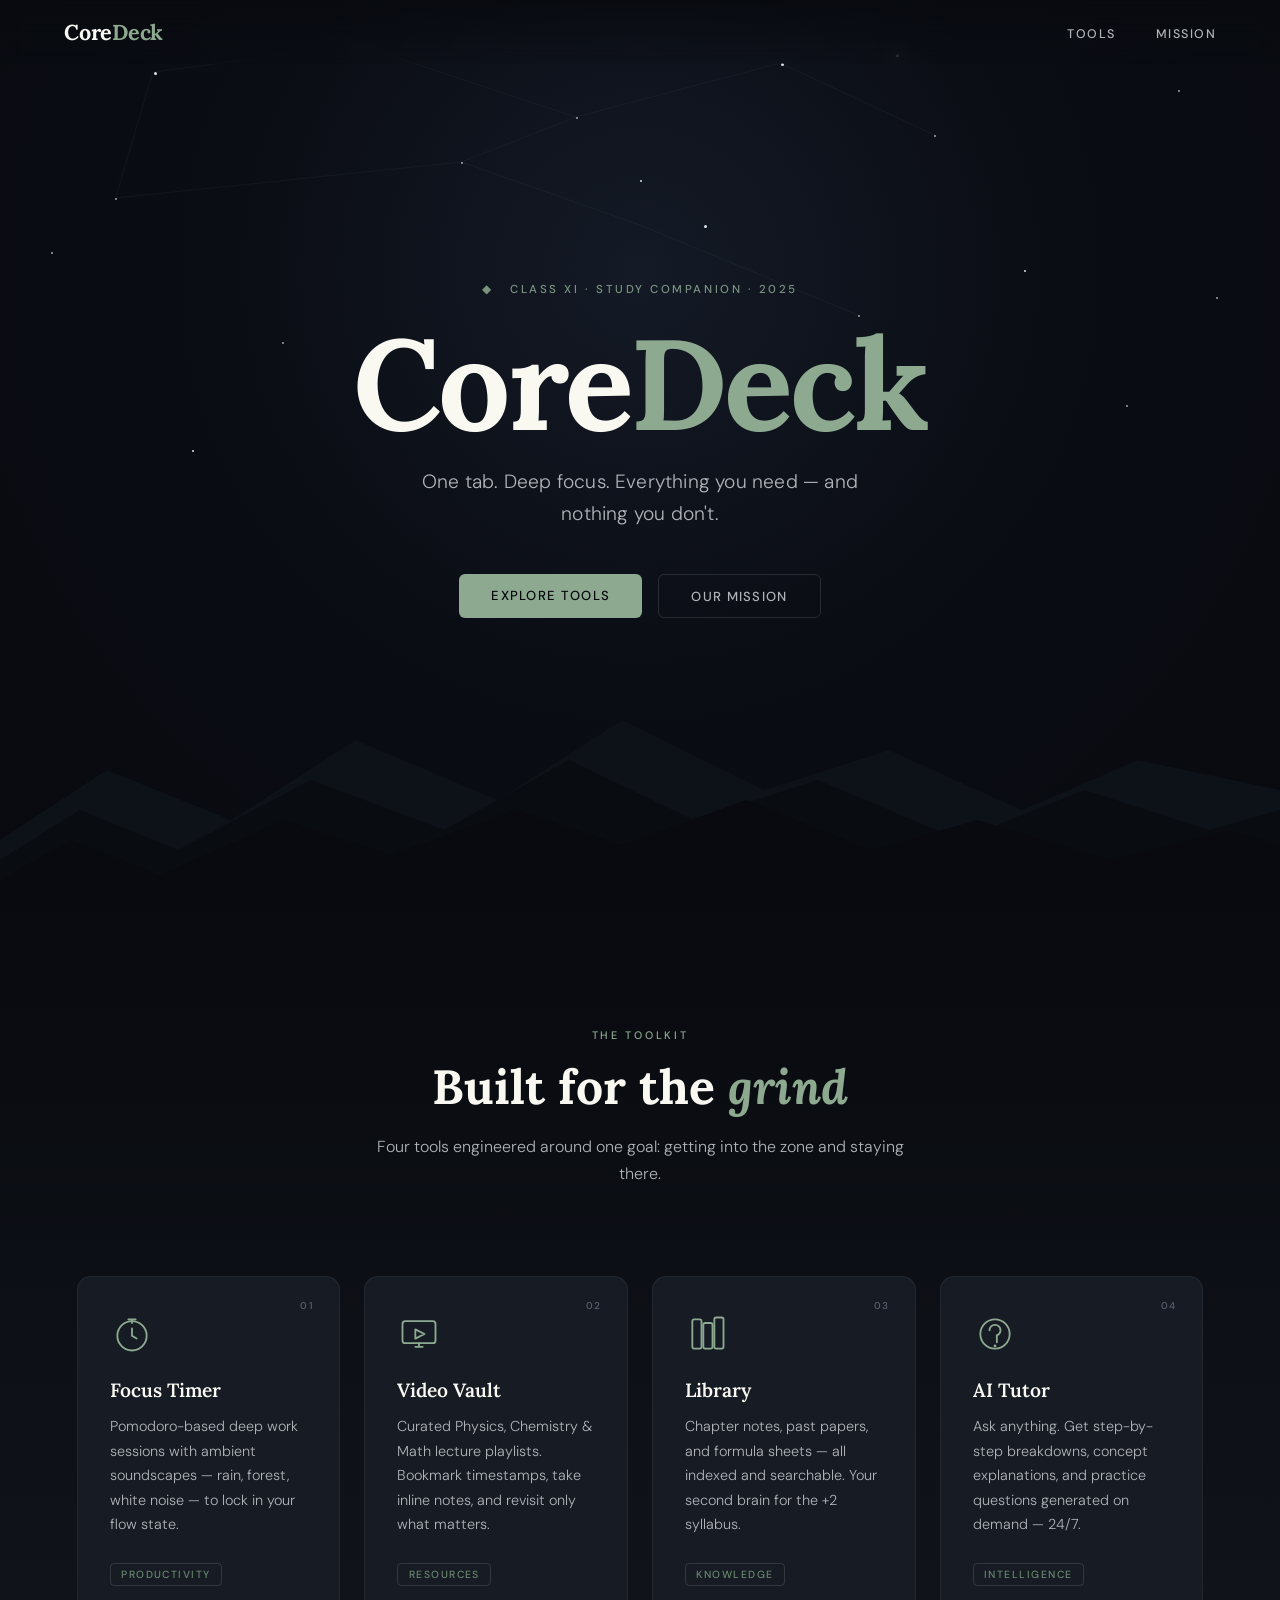
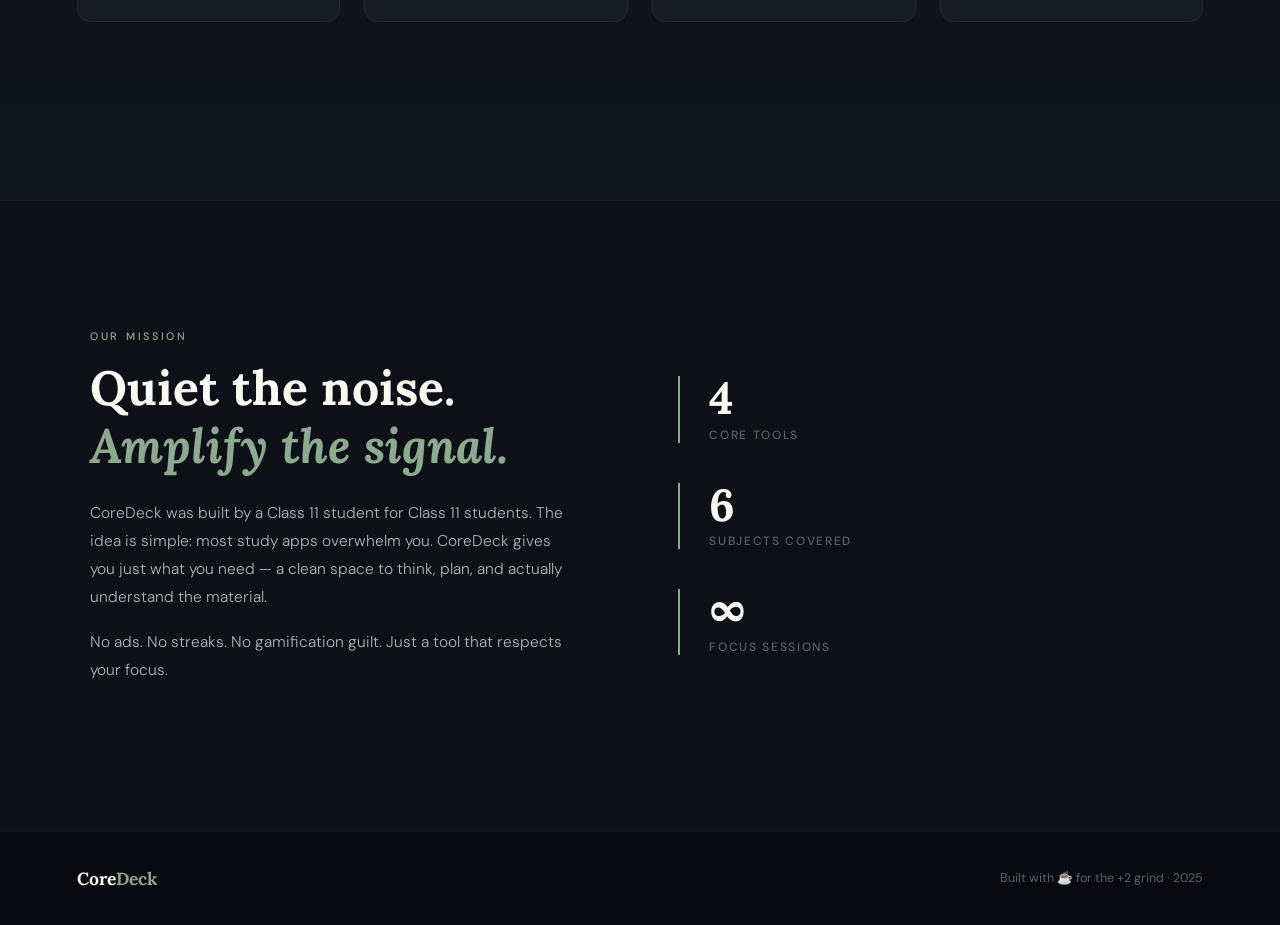
==== index.html @ 28e9825a "Update index.html" ====
<!DOCTYPE html>
<html lang="en">
<head>
  <meta charset="UTF-8" />
  <meta name="viewport" content="width=device-width, initial-scale=1.0" />
  <title>CoreDeck — Late Night Study</title>
  <link rel="preconnect" href="https://fonts.googleapis.com" />
  <link rel="preconnect" href="https://fonts.gstatic.com" crossorigin />
  <link href="https://fonts.googleapis.com/css2?family=Lora:wght@400;600;700&family=DM+Sans:wght@300;400;500&display=swap" rel="stylesheet" />
  <link rel="stylesheet" href="style.css" />
</head>
<body>

  <!-- =============================================
       NAVIGATION
  ============================================= -->
  <nav class="navbar">
    <div class="nav-logo">Core<span>Deck</span></div>
    <ul class="nav-links">
      <li><a href="#toolkit-section">Tools</a></li>
      <li><a href="#mission">Mission</a></li>
    </ul>
  </nav>

  <!-- =============================================
       HERO SECTION (full-screen, 100vh)
       Contains: Star Constellation + Mountain Silhouette + Text
  ============================================= -->
  <section class="hero" id="home">

    <!--
      STAR CONSTELLATION
      ─────────────────────────────────────────────
      Each .star is a tiny CSS-generated dot (border-radius: 50%).
      The 'pulse-glow' animation uses box-shadow to create a soft,
      expanding luminous ring and opacity to gently fade in/out.
      animation-delay is varied per star so they don't pulse in sync,
      giving the sky a natural, alive feeling.
      ─────────────────────────────────────────────
    -->
    <div class="stars-container" aria-hidden="true">
      <!-- Scattered stars — positions set via inline style -->
      <span class="star s1"  style="top:8%;  left:12%"></span>
      <span class="star s2"  style="top:5%;  left:28%"></span>
      <span class="star s3"  style="top:13%; left:45%"></span>
      <span class="star s4"  style="top:7%;  left:61%"></span>
      <span class="star s5"  style="top:15%; left:73%"></span>
      <span class="star s6"  style="top:4%;  left:84%"></span>
      <span class="star s7"  style="top:22%; left:9%"></span>
      <span class="star s8"  style="top:18%; left:36%"></span>
      <span class="star s9"  style="top:25%; left:55%"></span>
      <span class="star s10" style="top:10%; left:92%"></span>
      <span class="star s11" style="top:30%; left:80%"></span>
      <span class="star s12" style="top:38%; left:22%"></span>
      <span class="star s13" style="top:35%; left:67%"></span>
      <span class="star s14" style="top:42%; left:48%"></span>
      <span class="star s15" style="top:20%; left:50%"></span>
      <span class="star s16" style="top:28%; left:4%"></span>
      <span class="star s17" style="top:45%; left:88%"></span>
      <span class="star s18" style="top:6%;  left:70%"></span>
      <span class="star s19" style="top:33%; left:95%"></span>
      <span class="star s20" style="top:50%; left:15%"></span>

      <!-- Constellation connector lines (SVG overlay) -->
      <svg class="constellation-lines" viewBox="0 0 1440 900" preserveAspectRatio="none" aria-hidden="true">
        <line x1="173"  y1="72"  x2="403"  y2="45"  />
        <line x1="403"  y1="45"  x2="648"  y2="117" />
        <line x1="648"  y1="117" x2="878"  y2="63"  />
        <line x1="878"  y1="63"  x2="1051" y2="135" />
        <line x1="130"  y1="198" x2="519"  y2="162" />
        <line x1="519"  y1="162" x2="720"  y2="225" />
        <line x1="720"  y1="225" x2="965"  y2="315" />
        <line x1="172"  y1="72"  x2="130"  y2="198" />
        <line x1="648"  y1="117" x2="519"  y2="162" />
      </svg>
    </div>

    <!-- Hero text block -->
    <div class="hero-content">
      <p class="hero-eyebrow">&#9670; &nbsp; Class XI · Study Companion · 2025</p>
      <h1 class="hero-title">Core<span>Deck</span></h1>
      <p class="hero-tagline">One tab. Deep focus. Everything you need — and nothing you don't.</p>

      <div class="hero-cta-group">
        <a href="#toolkit-section" class="btn btn-primary">Explore Tools</a>
        <a href="#mission"  class="btn btn-ghost">Our Mission</a>
      </div>
    </div>

    <!-- Scroll indicator -->
    <div class="scroll-hint" aria-label="Scroll down">
      <span class="scroll-label">SCROLL</span>
      <div class="scroll-arrow"></div>
    </div>

    <!--
      MOUNTAIN SILHOUETTE
      ─────────────────────────────────────────────
      Three layered SVG mountain ranges sit at the bottom of the hero.
      Each layer is a different shade of near-black to create depth.
      They overlap so the darkest (foreground) covers the others.
      ─────────────────────────────────────────────
    -->
    <div class="mountains" aria-hidden="true">
      <!-- Back range -->
      <svg class="mountain-layer mountain-back" viewBox="0 0 1440 220" preserveAspectRatio="none">
        <path d="M0,220 L0,160 L120,90 L260,140 L400,60 L560,120 L700,40 L860,110 L1000,70 L1150,130 L1280,80 L1440,110 L1440,220 Z"/>
      </svg>
      <!-- Mid range -->
      <svg class="mountain-layer mountain-mid" viewBox="0 0 1440 220" preserveAspectRatio="none">
        <path d="M0,220 L0,180 L90,130 L200,170 L350,100 L500,150 L640,80 L780,140 L920,100 L1080,160 L1220,110 L1360,150 L1440,130 L1440,220 Z"/>
      </svg>
      <!-- Front range -->
      <svg class="mountain-layer mountain-front" viewBox="0 0 1440 220" preserveAspectRatio="none">
        <path d="M0,220 L0,200 L80,160 L180,195 L320,140 L440,175 L580,130 L700,165 L840,120 L980,170 L1100,140 L1250,180 L1380,150 L1440,165 L1440,220 Z"/>
      </svg>
    </div>
  </section>

  <!-- =============================================
       FEATURES GALLERY SECTION
       ─────────────────────────────────────────────
       SMOOTH SCROLL LOGIC
       The navbar links use href="#toolkit-section" (anchor).
       CSS sets html { scroll-behavior: smooth } so the browser
       animates the scroll position natively — no JS needed.
       The hero's 100vh height ensures the gallery section begins
       just below the fold, making the scroll feel like a cinematic
       reveal rather than an abrupt jump.
       ─────────────────────────────────────────────
  ============================================= -->
  <section class="features" id="toolkit-section">
    <div class="section-header">
      <span class="section-label">THE TOOLKIT</span>
      <h2 class="section-title">Built for the <em>grind</em></h2>
      <p class="section-sub">Four tools engineered around one goal: getting into the zone and staying there.</p>
    </div>

    <div class="cards-grid">

      <!-- Card 1: Focus Timer -->
      <a href="timer.html" class="card-link">
        <article class="feature-card" data-index="01">
          <div class="card-icon">
            <svg viewBox="0 0 48 48" fill="none" xmlns="http://www.w3.org/2000/svg">
              <circle cx="24" cy="26" r="16" stroke="currentColor" stroke-width="2"/>
              <path d="M24 18v8l5 3" stroke="currentColor" stroke-width="2" stroke-linecap="round"/>
              <path d="M20 8h8M24 8v4" stroke="currentColor" stroke-width="2" stroke-linecap="round"/>
            </svg>
          </div>
          <h3 class="card-title">Focus Timer</h3>
          <p class="card-desc">Pomodoro-based deep work sessions with ambient soundscapes — rain, forest, white noise — to lock in your flow state.</p>
          <span class="card-tag">Productivity</span>
        </article>
      </a>

      <!-- Card 2: Video Vault -->
      <a href="videos.html" class="card-link">
        <article class="feature-card" data-index="02">
          <div class="card-icon">
            <svg viewBox="0 0 48 48" fill="none" xmlns="http://www.w3.org/2000/svg">
              <rect x="6" y="10" width="36" height="24" rx="3" stroke="currentColor" stroke-width="2"/>
              <path d="M20 38h8M24 34v4" stroke="currentColor" stroke-width="2" stroke-linecap="round"/>
              <path d="M20 19l10 5-10 5V19z" stroke="currentColor" stroke-width="2" stroke-linejoin="round"/>
            </svg>
          </div>
          <h3 class="card-title">Video Vault</h3>
          <p class="card-desc">Curated Physics, Chemistry & Math lecture playlists. Bookmark timestamps, take inline notes, and revisit only what matters.</p>
          <span class="card-tag">Resources</span>
        </article>
      </a>

      <!-- Card 3: Library -->
      <a href="library.html" class="card-link">
        <article class="feature-card" data-index="03">
          <div class="card-icon">
            <svg viewBox="0 0 48 48" fill="none" xmlns="http://www.w3.org/2000/svg">
              <rect x="8" y="8" width="10" height="32" rx="2" stroke="currentColor" stroke-width="2"/>
              <rect x="20" y="12" width="10" height="28" rx="2" stroke="currentColor" stroke-width="2"/>
              <rect x="32" y="6" width="10" height="34" rx="2" stroke="currentColor" stroke-width="2"/>
            </svg>
          </div>
          <h3 class="card-title">Library</h3>
          <p class="card-desc">Chapter notes, past papers, and formula sheets — all indexed and searchable. Your second brain for the +2 syllabus.</p>
          <span class="card-tag">Knowledge</span>
        </article>
      </a>

      <!-- Card 4: AI Tutor -->
      <a href="tutor.html" class="card-link">
        <article class="feature-card" data-index="04">
          <div class="card-icon">
            <svg viewBox="0 0 48 48" fill="none" xmlns="http://www.w3.org/2000/svg">
              <path d="M24 8a16 16 0 110 32A16 16 0 0124 8z" stroke="currentColor" stroke-width="2"/>
              <path d="M18 20c0-3.31 2.69-6 6-6s6 2.69 6 6c0 2.5-1.5 4.5-4 5.5V33" stroke="currentColor" stroke-width="2" stroke-linecap="round"/>
              <circle cx="24" cy="37" r="1.5" fill="currentColor"/>
            </svg>
          </div>
          <h3 class="card-title">AI Tutor</h3>
          <p class="card-desc">Ask anything. Get step-by-step breakdowns, concept explanations, and practice questions generated on demand — 24/7.</p>
          <span class="card-tag">Intelligence</span>
        </article>
      </a>

    </div>
  </section>

  <!-- =============================================
       MISSION SECTION (anchor: #mission)
  ============================================= -->
  <section class="mission" id="mission">
    <div class="mission-inner">
      <div class="mission-text">
        <span class="section-label">OUR MISSION</span>
        <h2 class="section-title">Quiet the noise.<br/><em>Amplify the signal.</em></h2>
        <p>CoreDeck was built by a Class 11 student for Class 11 students. The idea is simple: most study apps overwhelm you. CoreDeck gives you just what you need — a clean space to think, plan, and actually understand the material.</p>
        <p>No ads. No streaks. No gamification guilt. Just a tool that respects your focus.</p>
      </div>
      <div class="mission-stats">
        <div class="stat">
          <span class="stat-num">4</span>
          <span class="stat-label">Core Tools</span>
        </div>
        <div class="stat">
          <span class="stat-num">6</span>
          <span class="stat-label">Subjects Covered</span>
        </div>
        <div class="stat">
          <span class="stat-num">∞</span>
          <span class="stat-label">Focus Sessions</span>
        </div>
      </div>
    </div>
  </section>

  <!-- =============================================
       FOOTER
  ============================================= -->
  <footer class="footer">
    <span class="footer-logo">Core<span>Deck</span></span>
    <span class="footer-copy">Built with ☕ for the +2 grind · 2025 </span>
  </footer>

</body>
</html>
---- style.css ----
/* =================================================
   COREDECK — style.css
   Late Night Study · Midnight Slate Theme
   ================================================= */

/* ─────────────────────────────────────────────────
   CSS CUSTOM PROPERTIES (Design Tokens)
   ───────────────────────────────────────────────── */
:root {
  /* Background */
  --bg-deep:      #080a0f;
  --bg-mid:       #0d1017;
  --bg-surface:   #12161d;
  --bg-card:      #161b24;
  --bg-card-hover:#1c2330;

  /* Text */
  --text-primary:   #F9F9F2;   /* Soft Ivory */
  --text-secondary: #b0b4b9;
  --text-muted:     #5a6070;

  /* Accent */
  --accent:         #8DAA91;   /* Muted Sage Green */
  --accent-dim:     #6a876e;
  --accent-glow:    rgba(141, 170, 145, 0.18);

  /* Stars */
  --star-color:     #d8e4f0;
  --star-glow:      rgba(210, 228, 245, 0.55);
  --line-color:     rgba(141, 170, 145, 0.12);

  /* Mountains */
  --mtn-back:       #0c0f14;
  --mtn-mid:        #090c11;
  --mtn-front:      #06080c;

  /* Layout */
  --nav-h:          64px;
  --radius:         14px;
  --transition:     0.3s cubic-bezier(0.4, 0, 0.2, 1);
}

/* ─────────────────────────────────────────────────
   RESET + BASE
   ───────────────────────────────────────────────── */
*, *::before, *::after { box-sizing: border-box; margin: 0; padding: 0; }

/*
  SMOOTH SCROLL LOGIC
  ──────────────────────────────────────────────────────
  Setting scroll-behavior: smooth on <html> makes ALL anchor
  navigation (#features, #mission, etc.) animate smoothly in the
  browser's native scroll engine — zero JavaScript required.
  The hero section is exactly 100vh tall, so scrolling to #features
  feels like a page-turn cinematic reveal rather than a sudden jump.
  ──────────────────────────────────────────────────────
*/
html {
  scroll-behavior: smooth;
  font-size: 16px;
}

body {
  font-family: 'DM Sans', sans-serif;
  background-color: var(--bg-deep);
  color: var(--text-primary);
  -webkit-font-smoothing: antialiased;
  overflow-x: hidden;
}

a { text-decoration: none; color: inherit; }
ul { list-style: none; }
em { font-style: italic; color: var(--accent); }

/* ─────────────────────────────────────────────────
   NAVIGATION
   ───────────────────────────────────────────────── */
.navbar {
  position: fixed;
  top: 0; left: 0; right: 0;
  height: var(--nav-h);
  display: flex;
  align-items: center;
  justify-content: space-between;
  padding: 0 clamp(24px, 5vw, 72px);
  z-index: 100;
  background: linear-gradient(to bottom, rgba(8,10,15,0.85) 0%, transparent 100%);
  backdrop-filter: blur(8px);
  -webkit-backdrop-filter: blur(8px);
}

.nav-logo {
  font-family: 'Lora', serif;
  font-size: 1.35rem;
  font-weight: 700;
  letter-spacing: -0.01em;
  color: var(--text-primary);
}
.nav-logo span { color: var(--accent); }

.nav-links {
  display: flex;
  gap: 2.5rem;
}
.nav-links a {
  font-size: 0.78rem;
  font-weight: 500;
  letter-spacing: 0.12em;
  text-transform: uppercase;
  color: var(--text-secondary);
  transition: color var(--transition);
}
.nav-links a:hover { color: var(--text-primary); }

/* ─────────────────────────────────────────────────
   HERO SECTION
   ───────────────────────────────────────────────── */
.hero {
  position: relative;
  width: 100%;
  height: 100vh;
  min-height: 600px;
  display: flex;
  align-items: center;
  justify-content: center;
  overflow: hidden;

  /* Midnight Slate gradient */
  background: radial-gradient(ellipse at 50% 30%, #141a26 0%, #0a0d14 45%, var(--bg-deep) 100%);
}

/* ─────────────────────────────────────────────────
   STAR CONSTELLATION
   ──────────────────────────────────────────────────
   Each .star is a 2–4px circle created with border-radius: 50%.

   ANIMATION: 'pulse-glow'
   ─────────────────────────────────────────────────
   At 0%/100% (resting state):
     - opacity is low (0.45) — star is barely visible
     - box-shadow is a tight, dim halo
   At 50% (peak state):
     - opacity rises to 1 — star is fully bright
     - box-shadow expands into a soft wider glow ring
       using a stacked multi-shadow: one tight bright core
       and one wide dim halo.

   This mimics how real stars appear to pulse due to
   atmospheric refraction — a slow, organic breathing.
   Each star gets a different animation-delay so they
   pulse out of phase, preventing a "Christmas lights"
   synchronized flash effect.
   ─────────────────────────────────────────────────
*/

/* The star constellation keyframe */
@keyframes pulse-glow {
  0%, 100% {
    opacity: 0.40;
    box-shadow:
      0 0 2px 1px var(--star-glow),
      0 0 4px 2px rgba(210, 228, 245, 0.12);
  }
  50% {
    opacity: 1;
    box-shadow:
      0 0 3px 1px #e8f0fb,
      0 0 10px 4px var(--star-glow),
      0 0 22px 8px rgba(210, 228, 245, 0.07);
  }
}

.stars-container {
  position: absolute;
  inset: 0;
  pointer-events: none;
  z-index: 1;
}

.star {
  position: absolute;
  border-radius: 50%;
  background-color: var(--star-color);
  /* Apply the pulse-glow animation — each star varies via nth-child delays below */
  animation: pulse-glow 4s ease-in-out infinite;
}

/* Star sizes — three tiers of visual weight */
.s1,  .s4,  .s9,  .s14, .s18 { width: 3px; height: 3px; }
.s2,  .s6,  .s11, .s15, .s20 { width: 2px; height: 2px; }
.s3,  .s5,  .s7,  .s8,  .s10,
.s12, .s13, .s16, .s17, .s19 { width: 2px; height: 2px; opacity: 0.7; }

/* Staggered delays — each star breathes at its own rhythm */
.s1  { animation-delay: 0s;    animation-duration: 4.2s; }
.s2  { animation-delay: 0.6s;  animation-duration: 5.1s; }
.s3  { animation-delay: 1.1s;  animation-duration: 3.8s; }
.s4  { animation-delay: 0.3s;  animation-duration: 6.0s; }
.s5  { animation-delay: 1.8s;  animation-duration: 4.5s; }
.s6  { animation-delay: 2.4s;  animation-duration: 5.3s; }
.s7  { animation-delay: 0.9s;  animation-duration: 4.0s; }
.s8  { animation-delay: 3.0s;  animation-duration: 5.7s; }
.s9  { animation-delay: 1.5s;  animation-duration: 3.5s; }
.s10 { animation-delay: 0.2s;  animation-duration: 6.2s; }
.s11 { animation-delay: 2.1s;  animation-duration: 4.8s; }
.s12 { animation-delay: 3.6s;  animation-duration: 5.0s; }
.s13 { animation-delay: 1.3s;  animation-duration: 4.3s; }
.s14 { animation-delay: 2.7s;  animation-duration: 3.9s; }
.s15 { animation-delay: 0.7s;  animation-duration: 5.5s; }
.s16 { animation-delay: 4.0s;  animation-duration: 4.1s; }
.s17 { animation-delay: 1.9s;  animation-duration: 6.4s; }
.s18 { animation-delay: 3.3s;  animation-duration: 4.7s; }
.s19 { animation-delay: 0.5s;  animation-duration: 5.8s; }
.s20 { animation-delay: 2.9s;  animation-duration: 3.6s; }

/* Constellation connector lines */
.constellation-lines {
  position: absolute;
  inset: 0;
  width: 100%;
  height: 100%;
}
.constellation-lines line {
  stroke: var(--line-color);
  stroke-width: 0.6;
}

/* ─────────────────────────────────────────────────
   HERO CONTENT
   ───────────────────────────────────────────────── */
.hero-content {
  position: relative;
  z-index: 2;
  text-align: center;
  padding: 0 24px;
  animation: hero-enter 1.2s cubic-bezier(0.22, 1, 0.36, 1) both;
}

@keyframes hero-enter {
  from { opacity: 0; transform: translateY(28px); }
  to   { opacity: 1; transform: translateY(0); }
}

.hero-eyebrow {
  font-size: 0.72rem;
  font-weight: 500;
  letter-spacing: 0.22em;
  text-transform: uppercase;
  color: var(--accent);
  margin-bottom: 1.4rem;
  opacity: 0.85;
}

.hero-title {
  font-family: 'Lora', serif;
  font-size: clamp(3.8rem, 10vw, 8rem);
  font-weight: 700;
  line-height: 1.0;
  letter-spacing: -0.02em;
  color: var(--text-primary);
  margin-bottom: 1.2rem;
}
.hero-title span {
  color: var(--accent);
}

.hero-tagline {
  font-size: clamp(1rem, 2.2vw, 1.2rem);
  font-weight: 300;
  color: var(--text-secondary);
  max-width: 480px;
  margin: 0 auto 2.8rem;
  line-height: 1.65;
  letter-spacing: 0.01em;
}

.hero-cta-group {
  display: flex;
  gap: 1rem;
  justify-content: center;
  flex-wrap: wrap;
}

/* ─────────────────────────────────────────────────
   BUTTONS
   ───────────────────────────────────────────────── */
.btn {
  display: inline-block;
  padding: 0.78rem 2rem;
  font-family: 'DM Sans', sans-serif;
  font-size: 0.82rem;
  font-weight: 500;
  letter-spacing: 0.1em;
  text-transform: uppercase;
  border-radius: 6px;
  transition: all var(--transition);
  cursor: pointer;
}

.btn-primary {
  background-color: var(--accent);
  color: #06080c;
}
.btn-primary:hover {
  background-color: #a3c0a7;
  box-shadow: 0 0 22px var(--accent-glow);
  transform: translateY(-1px);
}

.btn-ghost {
  background: transparent;
  color: var(--text-secondary);
  border: 1px solid rgba(255,255,255,0.12);
}
.btn-ghost:hover {
  border-color: var(--accent);
  color: var(--accent);
  transform: translateY(-1px);
}

/* ─────────────────────────────────────────────────
   SCROLL HINT
   ───────────────────────────────────────────────── */
.scroll-hint {
  position: absolute;
  bottom: 100px;
  left: 50%;
  transform: translateX(-50%);
  display: flex;
  flex-direction: column;
  align-items: center;
  gap: 8px;
  z-index: 2;
  animation: fade-bob 2.5s ease-in-out infinite;
}
.scroll-label {
  font-size: 0.62rem;
  letter-spacing: 0.22em;
  color: var(--text-muted);
}
/* Arrow made purely from CSS borders */
.scroll-arrow {
  width: 14px;
  height: 14px;
  border-right: 1.5px solid var(--text-muted);
  border-bottom: 1.5px solid var(--text-muted);
  transform: rotate(45deg);
}
@keyframes fade-bob {
  0%, 100% { opacity: 0.4; transform: translateX(-50%) translateY(0); }
  50%       { opacity: 0.9; transform: translateX(-50%) translateY(5px); }
}

/* ─────────────────────────────────────────────────
   MOUNTAIN SILHOUETTE
   ──────────────────────────────────────────────────
   Three SVG layers stacked at the base of the hero.
   Each has a different shade of very dark blue-black
   and a slightly different height, producing a sense
   of atmospheric distance (the back range is lighter).
   ───────────────────────────────────────────────── */
.mountains {
  position: absolute;
  bottom: 0;
  left: 0;
  right: 0;
  height: 220px;
  z-index: 2;
  pointer-events: none;
}
.mountain-layer {
  position: absolute;
  bottom: 0;
  left: 0;
  width: 100%;
  height: 100%;
}
.mountain-back  { fill: #0d1118; }
.mountain-mid   { fill: #090c11; }
.mountain-front { fill: var(--bg-deep); }

/* ─────────────────────────────────────────────────
   FEATURES SECTION
   ───────────────────────────────────────────────── */
.features {
  background: linear-gradient(to bottom, var(--bg-deep) 0%, var(--bg-surface) 100%);
  padding: clamp(80px, 10vw, 140px) clamp(24px, 6vw, 80px);
  min-height: 100vh;
}

.section-header {
  text-align: center;
  max-width: 560px;
  margin: 0 auto clamp(56px, 7vw, 88px);
}
.section-label {
  display: block;
  font-size: 0.68rem;
  font-weight: 500;
  letter-spacing: 0.25em;
  text-transform: uppercase;
  color: var(--accent);
  margin-bottom: 1rem;
}
.section-title {
  font-family: 'Lora', serif;
  font-size: clamp(2rem, 4.5vw, 3rem);
  font-weight: 700;
  line-height: 1.2;
  color: var(--text-primary);
  margin-bottom: 1.1rem;
}
.section-sub {
  font-size: 1rem;
  font-weight: 300;
  color: var(--text-secondary);
  line-height: 1.7;
}

/* ─────────────────────────────────────────────────
   CARD LINK WRAPPER
   ──────────────────────────────────────────────────
   The <a class="card-link"> wraps the entire <article>.
   display: block  → makes the link fill the full card
                     area, so clicking anywhere on the
                     card (not just the text) navigates.
   text-decoration + color inherit → suppress browser
                     defaults that would add underlines
                     or turn text blue inside the link.
   cursor: pointer → shows the hand cursor on hover so
                     users know the card is clickable.
   ───────────────────────────────────────────────── */
.card-link {
  display: block;
  text-decoration: none;
  color: inherit;
  cursor: pointer;
  border-radius: var(--radius); /* match card so focus ring looks right */
}

/* Forward focus styles from the link down to the card */
.card-link:focus-visible .feature-card {
  outline: 2px solid var(--accent);
  outline-offset: 2px;
}

/* Cards grid */
.cards-grid {
  display: grid;
  grid-template-columns: repeat(auto-fit, minmax(260px, 1fr));
  gap: 1.5rem;
  max-width: 1200px;
  margin: 0 auto;
}

.feature-card {
  background: var(--bg-card);
  border: 1px solid rgba(255,255,255,0.055);
  border-radius: var(--radius);
  padding: 2.2rem 2rem;
  position: relative;
  overflow: hidden;
  transition: background var(--transition), border-color var(--transition), transform var(--transition);
}
.feature-card::before {
  /* Subtle top-edge glow line */
  content: '';
  position: absolute;
  top: 0; left: 10%; right: 10%;
  height: 1px;
  background: linear-gradient(to right, transparent, var(--accent-dim), transparent);
  opacity: 0;
  transition: opacity var(--transition);
}
.feature-card:hover {
  background: var(--bg-card-hover);
  border-color: rgba(141, 170, 145, 0.18);
  transform: translateY(-4px);
}
.feature-card:hover::before { opacity: 1; }

/* Data index (card number) */
.feature-card::after {
  content: attr(data-index);
  position: absolute;
  top: 1.4rem; right: 1.6rem;
  font-size: 0.62rem;
  font-weight: 500;
  letter-spacing: 0.12em;
  color: var(--text-muted);
}

.card-icon {
  width: 44px;
  height: 44px;
  color: var(--accent);
  margin-bottom: 1.4rem;
}
.card-icon svg { width: 100%; height: 100%; }

.card-title {
  font-family: 'Lora', serif;
  font-size: 1.2rem;
  font-weight: 600;
  color: var(--text-primary);
  margin-bottom: 0.75rem;
}

.card-desc {
  font-size: 0.9rem;
  font-weight: 300;
  color: var(--text-secondary);
  line-height: 1.7;
  margin-bottom: 1.6rem;
}

.card-tag {
  display: inline-block;
  font-size: 0.65rem;
  font-weight: 500;
  letter-spacing: 0.14em;
  text-transform: uppercase;
  color: var(--accent-dim);
  border: 1px solid rgba(141, 170, 145, 0.22);
  border-radius: 4px;
  padding: 0.25rem 0.65rem;
}

/* ─────────────────────────────────────────────────
   MISSION SECTION
   ───────────────────────────────────────────────── */
.mission {
  background: var(--bg-mid);
  padding: clamp(80px, 10vw, 140px) clamp(24px, 6vw, 80px);
  border-top: 1px solid rgba(255,255,255,0.04);
}

.mission-inner {
  max-width: 1100px;
  margin: 0 auto;
  display: grid;
  grid-template-columns: 1fr 1fr;
  gap: clamp(48px, 6vw, 96px);
  align-items: center;
}

.mission-text .section-label { text-align: left; }
.mission-text .section-title { text-align: left; margin-bottom: 1.6rem; }
.mission-text p {
  font-size: 0.97rem;
  font-weight: 300;
  color: var(--text-secondary);
  line-height: 1.8;
  margin-bottom: 1.1rem;
  max-width: 480px;
}

.mission-stats {
  display: flex;
  flex-direction: column;
  gap: 2.5rem;
}

.stat {
  display: flex;
  flex-direction: column;
  gap: 0.35rem;
  padding-left: 1.8rem;
  border-left: 2px solid var(--accent);
}

.stat-num {
  font-family: 'Lora', serif;
  font-size: 2.8rem;
  font-weight: 700;
  color: var(--text-primary);
  line-height: 1;
}
.stat-label {
  font-size: 0.75rem;
  font-weight: 500;
  letter-spacing: 0.14em;
  text-transform: uppercase;
  color: var(--text-muted);
}

/* ─────────────────────────────────────────────────
   FOOTER
   ───────────────────────────────────────────────── */
.footer {
  background: var(--bg-deep);
  border-top: 1px solid rgba(255,255,255,0.05);
  padding: 2.2rem clamp(24px, 6vw, 80px);
  display: flex;
  align-items: center;
  justify-content: space-between;
  flex-wrap: wrap;
  gap: 1rem;
}

.footer-logo {
  font-family: 'Lora', serif;
  font-size: 1.1rem;
  font-weight: 700;
  color: var(--text-primary);
}
.footer-logo span { color: var(--accent); }

.footer-copy {
  font-size: 0.78rem;
  color: var(--text-muted);
}

/* ─────────────────────────────────────────────────
   RESPONSIVE
   ───────────────────────────────────────────────── */
@media (max-width: 780px) {
  .mission-inner {
    grid-template-columns: 1fr;
  }
  .mission-stats {
    flex-direction: row;
    gap: 2rem;
    flex-wrap: wrap;
  }
  .nav-links { gap: 1.4rem; }
}

@media (max-width: 480px) {
  .hero-title { font-size: 3.2rem; }
  .hero-cta-group { flex-direction: column; align-items: center; }
  .nav-links { display: none; }
}
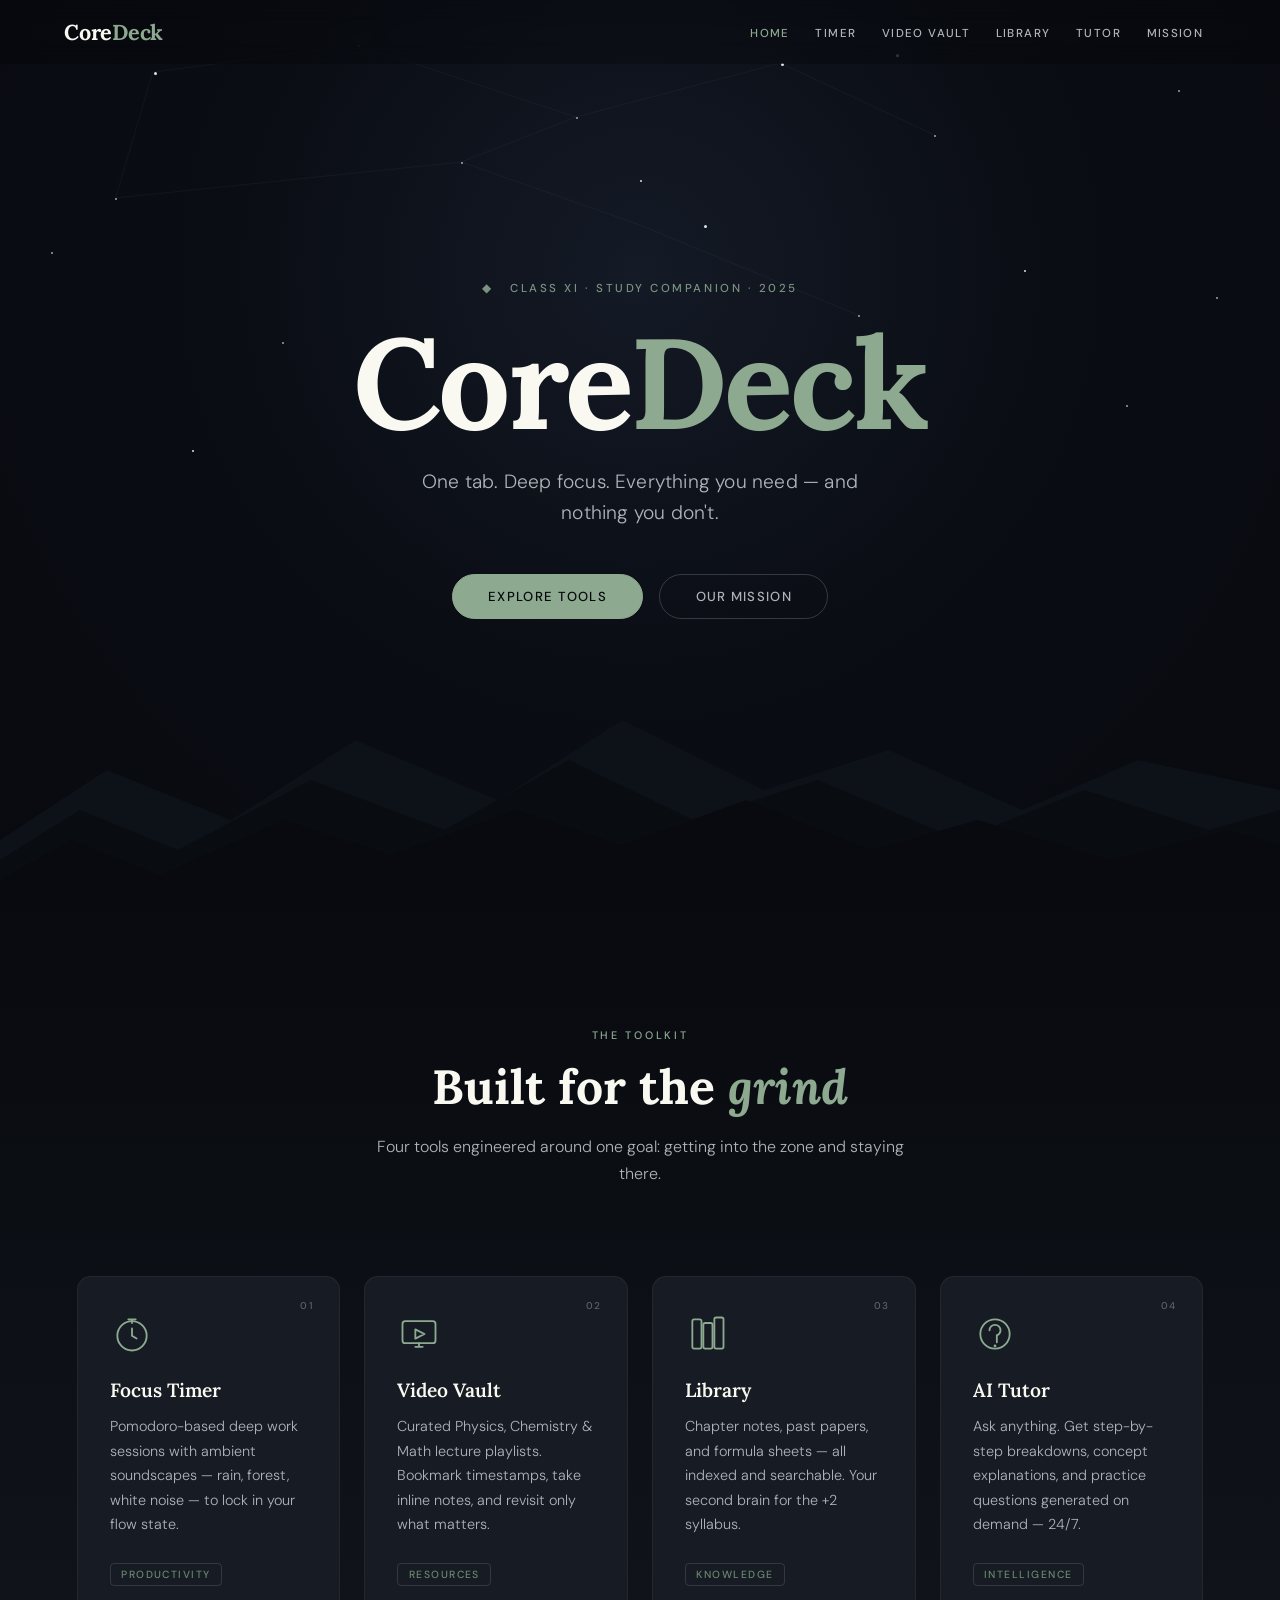
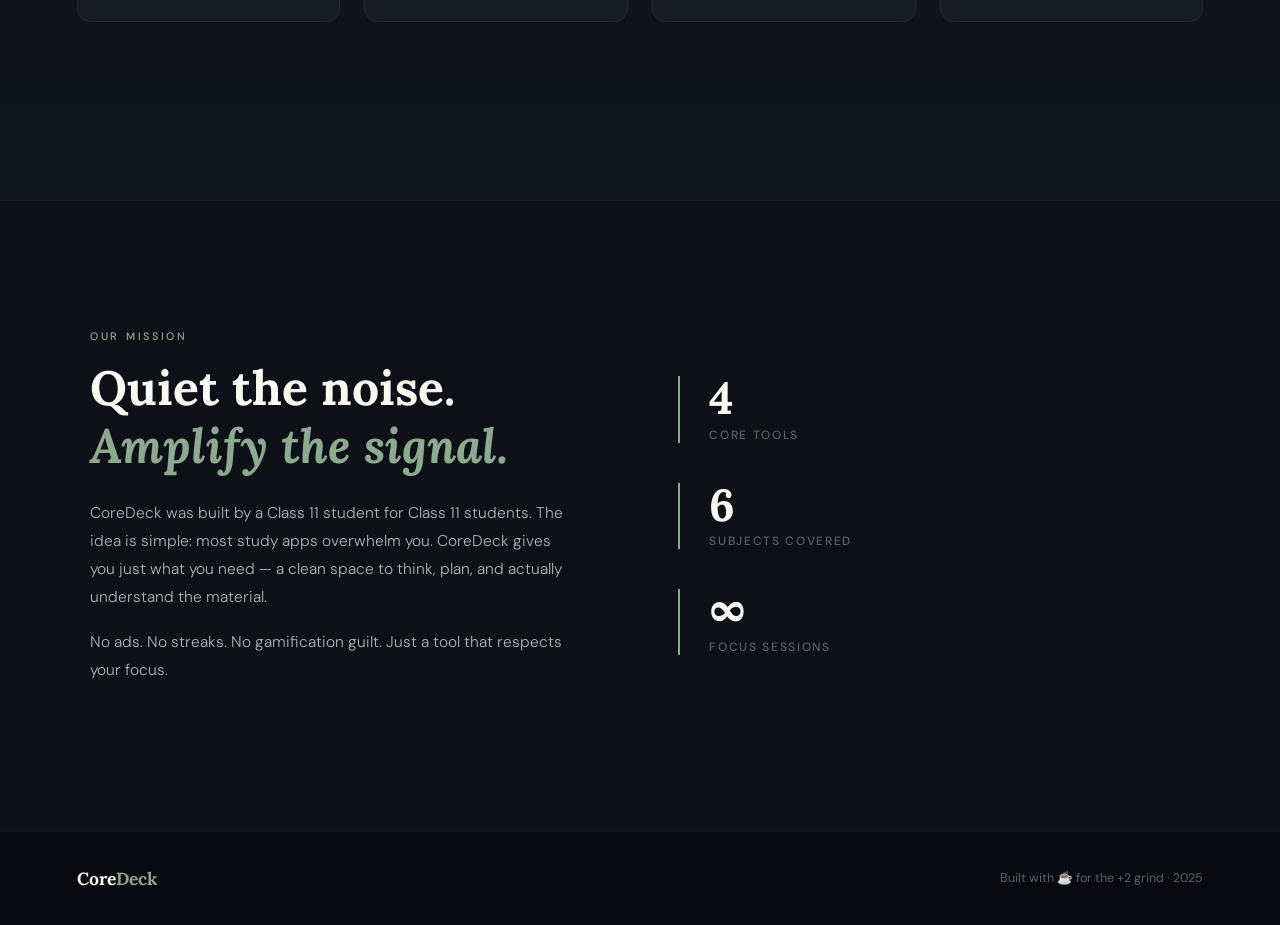
==== commit 74f1889e: "Add files via upload" ====
--- a/index.html
+++ b/index.html
@@ -13,11 +13,18 @@
 
   <!-- =============================================
        NAVIGATION
+       HOME · TIMER · VIDEO VAULT · LIBRARY · TUTOR · MISSION
+       Background: rgba(0,0,0,0.2) + blur(12px) — seamlessly
+       blends into the night sky, matching the original design.
   ============================================= -->
   <nav class="navbar">
-    <div class="nav-logo">Core<span>Deck</span></div>
+    <a href="index.html" class="nav-logo">Core<span>Deck</span></a>
     <ul class="nav-links">
-      <li><a href="#toolkit-section">Tools</a></li>
+      <li><a href="index.html"   class="active">Home</a></li>
+      <li><a href="timer.html">Timer</a></li>
+      <li><a href="videos.html">Video Vault</a></li>
+      <li><a href="library.html">Library</a></li>
+      <li><a href="tutor.html">Tutor</a></li>
       <li><a href="#mission">Mission</a></li>
     </ul>
   </nav>
@@ -238,7 +245,7 @@
   ============================================= -->
   <footer class="footer">
     <span class="footer-logo">Core<span>Deck</span></span>
-    <span class="footer-copy">Built with ☕ for the +2 grind · 2025 </span>
+    <span class="footer-copy">Built with ☕ for the +2 grind · 2025</span>
   </footer>
 
 </body>
--- a/style.css
+++ b/style.css
@@ -74,6 +74,14 @@
 
 /* ─────────────────────────────────────────────────
    NAVIGATION
+   ──────────────────────────────────────────────────
+   Glassmorphism: rgba(0,0,0,0.2) gives just enough
+   dark tint to keep links readable while the hero sky
+   bleeds through — matching the original screenshot.
+   blur(12px) softens whatever star/gradient sits behind
+   without creating a visible frosted panel.
+   No border-bottom so the bar truly dissolves into
+   the night sky rather than sitting on top of it.
    ───────────────────────────────────────────────── */
 .navbar {
   position: fixed;
@@ -84,33 +92,66 @@
   justify-content: space-between;
   padding: 0 clamp(24px, 5vw, 72px);
   z-index: 100;
-  background: linear-gradient(to bottom, rgba(8,10,15,0.85) 0%, transparent 100%);
-  backdrop-filter: blur(8px);
-  -webkit-backdrop-filter: blur(8px);
+
+  /* Seamless transparent glass — matches original image */
+  background: rgba(0, 0, 0, 0.2);
+  backdrop-filter: blur(12px);
+  -webkit-backdrop-filter: blur(12px);
+
+  /* No border — lets the bar blend into the night sky */
 }
 
 .nav-logo {
-  font-family: 'Lora', serif;
+  font-family: 'Lora', serif;    /* Serif to match hero title branding */
   font-size: 1.35rem;
   font-weight: 700;
   letter-spacing: -0.01em;
-  color: var(--text-primary);
-}
-.nav-logo span { color: var(--accent); }
-
+  color: var(--text-primary);    /* Ivory */
+  text-decoration: none;
+  white-space: nowrap;
+  flex-shrink: 0;
+}
+.nav-logo span { color: var(--accent); }  /* Sage Green — two-tone logo */
+
+/* ── Nav links — 6 items, compact but readable ── */
+/*
+  SPACING RATIONALE FOR 6 LINKS
+  ─────────────────────────────────────────────────
+  gap reduced from 2.5rem → 1.6rem so the six links
+  fit between logo and right edge without overflow.
+  font-size dropped slightly to 0.72rem.
+  Padding on each <a> remains generous enough to hit
+  easily on touch / trackpad.
+*/
 .nav-links {
   display: flex;
-  gap: 2.5rem;
-}
+  align-items: center;
+  gap: 0;             /* padding on each <a> handles spacing cleanly */
+}
+
 .nav-links a {
-  font-size: 0.78rem;
+  font-size: 0.72rem;
   font-weight: 500;
   letter-spacing: 0.12em;
   text-transform: uppercase;
-  color: var(--text-secondary);
-  transition: color var(--transition);
-}
-.nav-links a:hover { color: var(--text-primary); }
+  color: var(--text-secondary);   /* soft ivory at rest */
+  padding: 0.4rem 0.8rem;
+  border-radius: 6px;
+  transition: color var(--transition), background var(--transition);
+  white-space: nowrap;
+  text-decoration: none;
+}
+
+/* Hover → full Ivory (matches original "TOOLS / MISSION" style) */
+.nav-links a:hover {
+  color: var(--text-primary);
+  background: rgba(255, 255, 255, 0.05);
+}
+
+/* Active page highlight — Sage Green */
+.nav-links a.active {
+  color: var(--accent);
+}
 
 /* ─────────────────────────────────────────────────
    HERO SECTION
@@ -283,38 +324,51 @@
 
 /* ─────────────────────────────────────────────────
    BUTTONS
+   ──────────────────────────────────────────────────
+   border-radius: 50px → pill / capsule shape at any width.
+   Both .btn-primary and .btn-ghost share the same radius
+   so they look like a matched pair in the hero CTA row.
    ───────────────────────────────────────────────── */
 .btn {
   display: inline-block;
-  padding: 0.78rem 2rem;
+  padding: 0.82rem 2.2rem;
   font-family: 'DM Sans', sans-serif;
   font-size: 0.82rem;
   font-weight: 500;
   letter-spacing: 0.1em;
   text-transform: uppercase;
-  border-radius: 6px;
+  border-radius: 50px;           /* pill shape */
   transition: all var(--transition);
   cursor: pointer;
-}
-
+  text-decoration: none;
+}
+
+/* Primary — Sage Green fill, Midnight text */
 .btn-primary {
-  background-color: var(--accent);
-  color: #06080c;
+  background-color: var(--accent);   /* #8DAA91 */
+  color: #06080c;                     /* near-black for contrast */
+  border: 1px solid var(--accent);
 }
 .btn-primary:hover {
   background-color: #a3c0a7;
-  box-shadow: 0 0 22px var(--accent-glow);
+  border-color: #a3c0a7;
+  /* Sage Green glow as specified */
+  box-shadow: 0 0 15px rgba(141, 170, 145, 0.4),
+              0 0 30px rgba(141, 170, 145, 0.15);
   transform: translateY(-1px);
 }
 
+/* Ghost — outlined pill, matches primary radius */
 .btn-ghost {
   background: transparent;
   color: var(--text-secondary);
-  border: 1px solid rgba(255,255,255,0.12);
+  border: 1px solid rgba(255, 255, 255, 0.18);
+  border-radius: 50px;
 }
 .btn-ghost:hover {
   border-color: var(--accent);
   color: var(--accent);
+  background: rgba(141, 170, 145, 0.06);
   transform: translateY(-1px);
 }
 
@@ -623,11 +677,16 @@
     gap: 2rem;
     flex-wrap: wrap;
   }
-  .nav-links { gap: 1.4rem; }
+  /* Tighten link spacing at tablet width before full collapse */
+  .nav-links a { padding: 0.4rem 0.55rem; font-size: 0.68rem; }
+}
+
+@media (max-width: 640px) {
+  /* Hide all links; show only logo on small screens */
+  .nav-links { display: none; }
 }
 
 @media (max-width: 480px) {
   .hero-title { font-size: 3.2rem; }
   .hero-cta-group { flex-direction: column; align-items: center; }
-  .nav-links { display: none; }
-}
+}
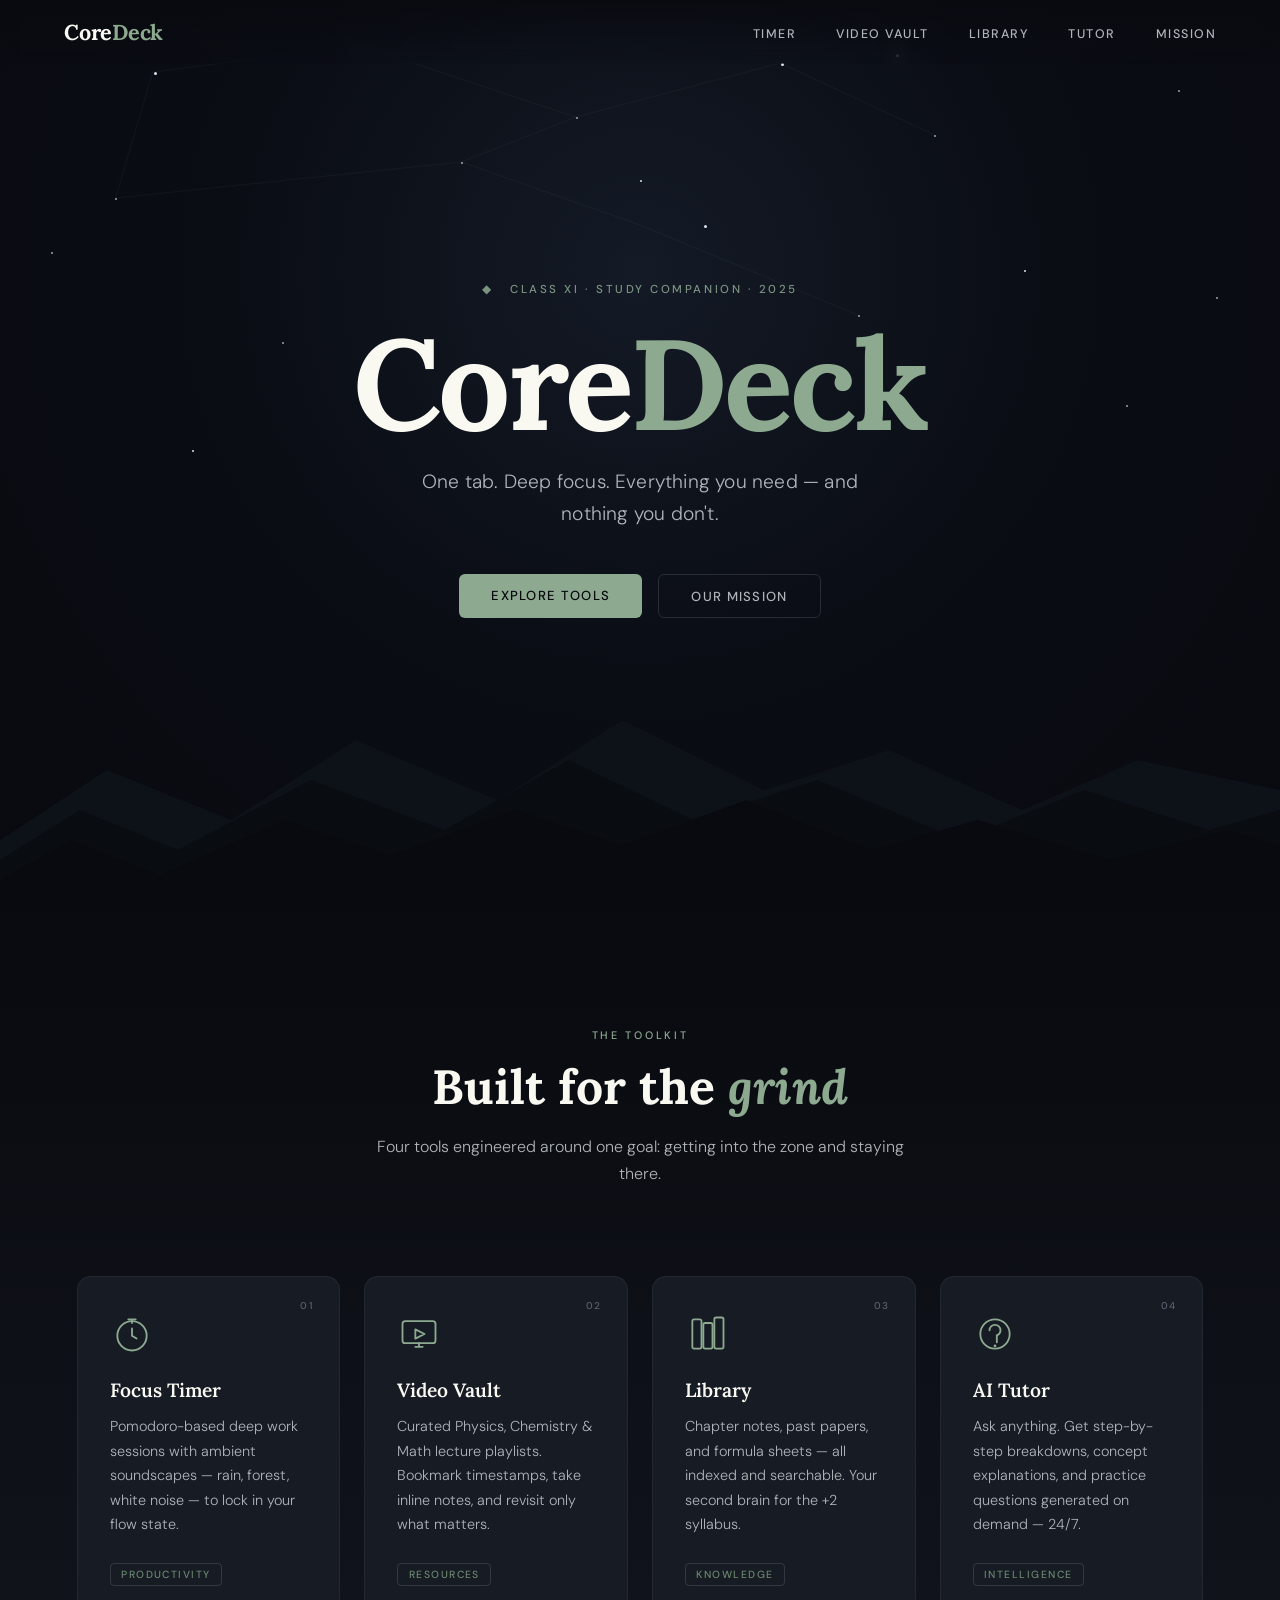
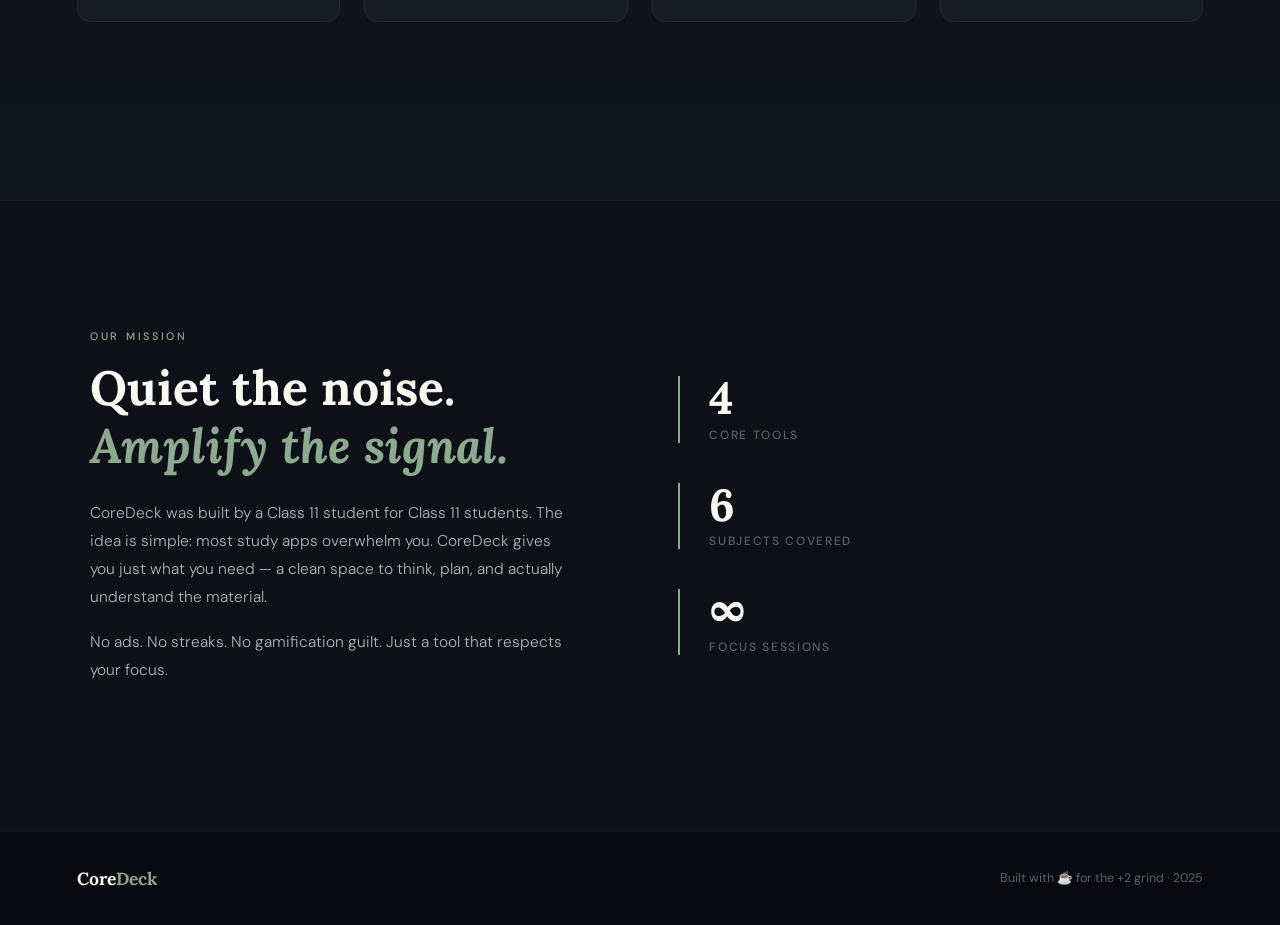
==== commit 2aaf52be: "Update index.html" ====
--- a/index.html
+++ b/index.html
@@ -20,7 +20,7 @@
   <nav class="navbar">
     <a href="index.html" class="nav-logo">Core<span>Deck</span></a>
     <ul class="nav-links">
-      <li><a href="index.html"   class="active">Home</a></li>
+      
       <li><a href="timer.html">Timer</a></li>
       <li><a href="videos.html">Video Vault</a></li>
       <li><a href="library.html">Library</a></li>
--- a/style.css
+++ b/style.css
@@ -74,14 +74,6 @@
 
 /* ─────────────────────────────────────────────────
    NAVIGATION
-   ──────────────────────────────────────────────────
-   Glassmorphism: rgba(0,0,0,0.2) gives just enough
-   dark tint to keep links readable while the hero sky
-   bleeds through — matching the original screenshot.
-   blur(12px) softens whatever star/gradient sits behind
-   without creating a visible frosted panel.
-   No border-bottom so the bar truly dissolves into
-   the night sky rather than sitting on top of it.
    ───────────────────────────────────────────────── */
 .navbar {
   position: fixed;
@@ -92,66 +84,33 @@
   justify-content: space-between;
   padding: 0 clamp(24px, 5vw, 72px);
   z-index: 100;
-
-  /* Seamless transparent glass — matches original image */
-  background: rgba(0, 0, 0, 0.2);
-  backdrop-filter: blur(12px);
-  -webkit-backdrop-filter: blur(12px);
-
-  /* No border — lets the bar blend into the night sky */
+  background: linear-gradient(to bottom, rgba(8,10,15,0.85) 0%, transparent 100%);
+  backdrop-filter: blur(8px);
+  -webkit-backdrop-filter: blur(8px);
 }
 
 .nav-logo {
-  font-family: 'Lora', serif;    /* Serif to match hero title branding */
+  font-family: 'Lora', serif;
   font-size: 1.35rem;
   font-weight: 700;
   letter-spacing: -0.01em;
-  color: var(--text-primary);    /* Ivory */
-  text-decoration: none;
-  white-space: nowrap;
-  flex-shrink: 0;
-}
-.nav-logo span { color: var(--accent); }  /* Sage Green — two-tone logo */
-
-/* ── Nav links — 6 items, compact but readable ── */
-/*
-  SPACING RATIONALE FOR 6 LINKS
-  ─────────────────────────────────────────────────
-  gap reduced from 2.5rem → 1.6rem so the six links
-  fit between logo and right edge without overflow.
-  font-size dropped slightly to 0.72rem.
-  Padding on each <a> remains generous enough to hit
-  easily on touch / trackpad.
-*/
+  color: var(--text-primary);
+}
+.nav-logo span { color: var(--accent); }
+
 .nav-links {
   display: flex;
-  align-items: center;
-  gap: 0;             /* padding on each <a> handles spacing cleanly */
-}
-
+  gap: 2.5rem;
+}
 .nav-links a {
-  font-size: 0.72rem;
+  font-size: 0.78rem;
   font-weight: 500;
   letter-spacing: 0.12em;
   text-transform: uppercase;
-  color: var(--text-secondary);   /* soft ivory at rest */
-  padding: 0.4rem 0.8rem;
-  border-radius: 6px;
-  transition: color var(--transition), background var(--transition);
-  white-space: nowrap;
-  text-decoration: none;
-}
-
-/* Hover → full Ivory (matches original "TOOLS / MISSION" style) */
-.nav-links a:hover {
-  color: var(--text-primary);
-  background: rgba(255, 255, 255, 0.05);
-}
-
-/* Active page highlight — Sage Green */
-.nav-links a.active {
-  color: var(--accent);
-}
+  color: var(--text-secondary);
+  transition: color var(--transition);
+}
+.nav-links a:hover { color: var(--text-primary); }
 
 /* ─────────────────────────────────────────────────
    HERO SECTION
@@ -324,51 +283,38 @@
 
 /* ─────────────────────────────────────────────────
    BUTTONS
-   ──────────────────────────────────────────────────
-   border-radius: 50px → pill / capsule shape at any width.
-   Both .btn-primary and .btn-ghost share the same radius
-   so they look like a matched pair in the hero CTA row.
    ───────────────────────────────────────────────── */
 .btn {
   display: inline-block;
-  padding: 0.82rem 2.2rem;
+  padding: 0.78rem 2rem;
   font-family: 'DM Sans', sans-serif;
   font-size: 0.82rem;
   font-weight: 500;
   letter-spacing: 0.1em;
   text-transform: uppercase;
-  border-radius: 50px;           /* pill shape */
+  border-radius: 6px;
   transition: all var(--transition);
   cursor: pointer;
-  text-decoration: none;
-}
-
-/* Primary — Sage Green fill, Midnight text */
+}
+
 .btn-primary {
-  background-color: var(--accent);   /* #8DAA91 */
-  color: #06080c;                     /* near-black for contrast */
-  border: 1px solid var(--accent);
+  background-color: var(--accent);
+  color: #06080c;
 }
 .btn-primary:hover {
   background-color: #a3c0a7;
-  border-color: #a3c0a7;
-  /* Sage Green glow as specified */
-  box-shadow: 0 0 15px rgba(141, 170, 145, 0.4),
-              0 0 30px rgba(141, 170, 145, 0.15);
+  box-shadow: 0 0 22px var(--accent-glow);
   transform: translateY(-1px);
 }
 
-/* Ghost — outlined pill, matches primary radius */
 .btn-ghost {
   background: transparent;
   color: var(--text-secondary);
-  border: 1px solid rgba(255, 255, 255, 0.18);
-  border-radius: 50px;
+  border: 1px solid rgba(255,255,255,0.12);
 }
 .btn-ghost:hover {
   border-color: var(--accent);
   color: var(--accent);
-  background: rgba(141, 170, 145, 0.06);
   transform: translateY(-1px);
 }
 
@@ -677,16 +623,11 @@
     gap: 2rem;
     flex-wrap: wrap;
   }
-  /* Tighten link spacing at tablet width before full collapse */
-  .nav-links a { padding: 0.4rem 0.55rem; font-size: 0.68rem; }
-}
-
-@media (max-width: 640px) {
-  /* Hide all links; show only logo on small screens */
-  .nav-links { display: none; }
+  .nav-links { gap: 1.4rem; }
 }
 
 @media (max-width: 480px) {
   .hero-title { font-size: 3.2rem; }
   .hero-cta-group { flex-direction: column; align-items: center; }
-}
+  .nav-links { display: none; }
+}
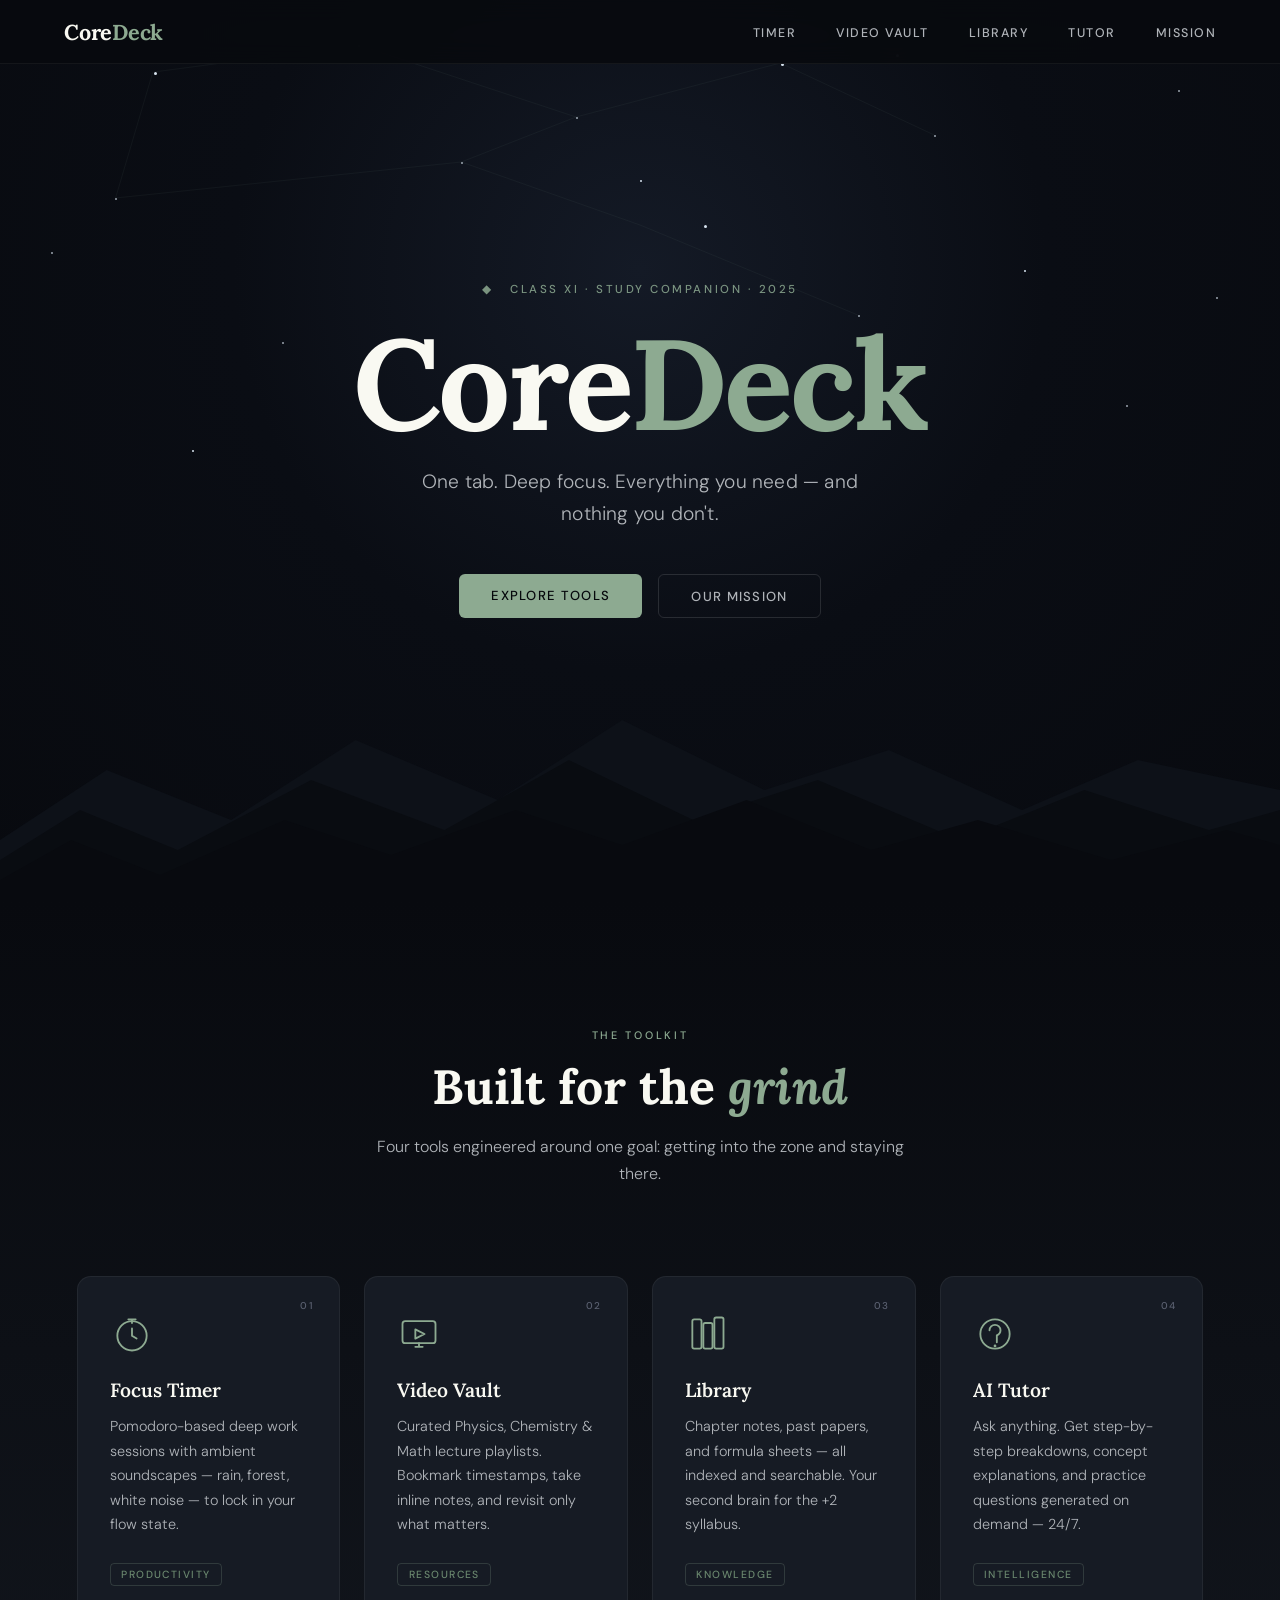
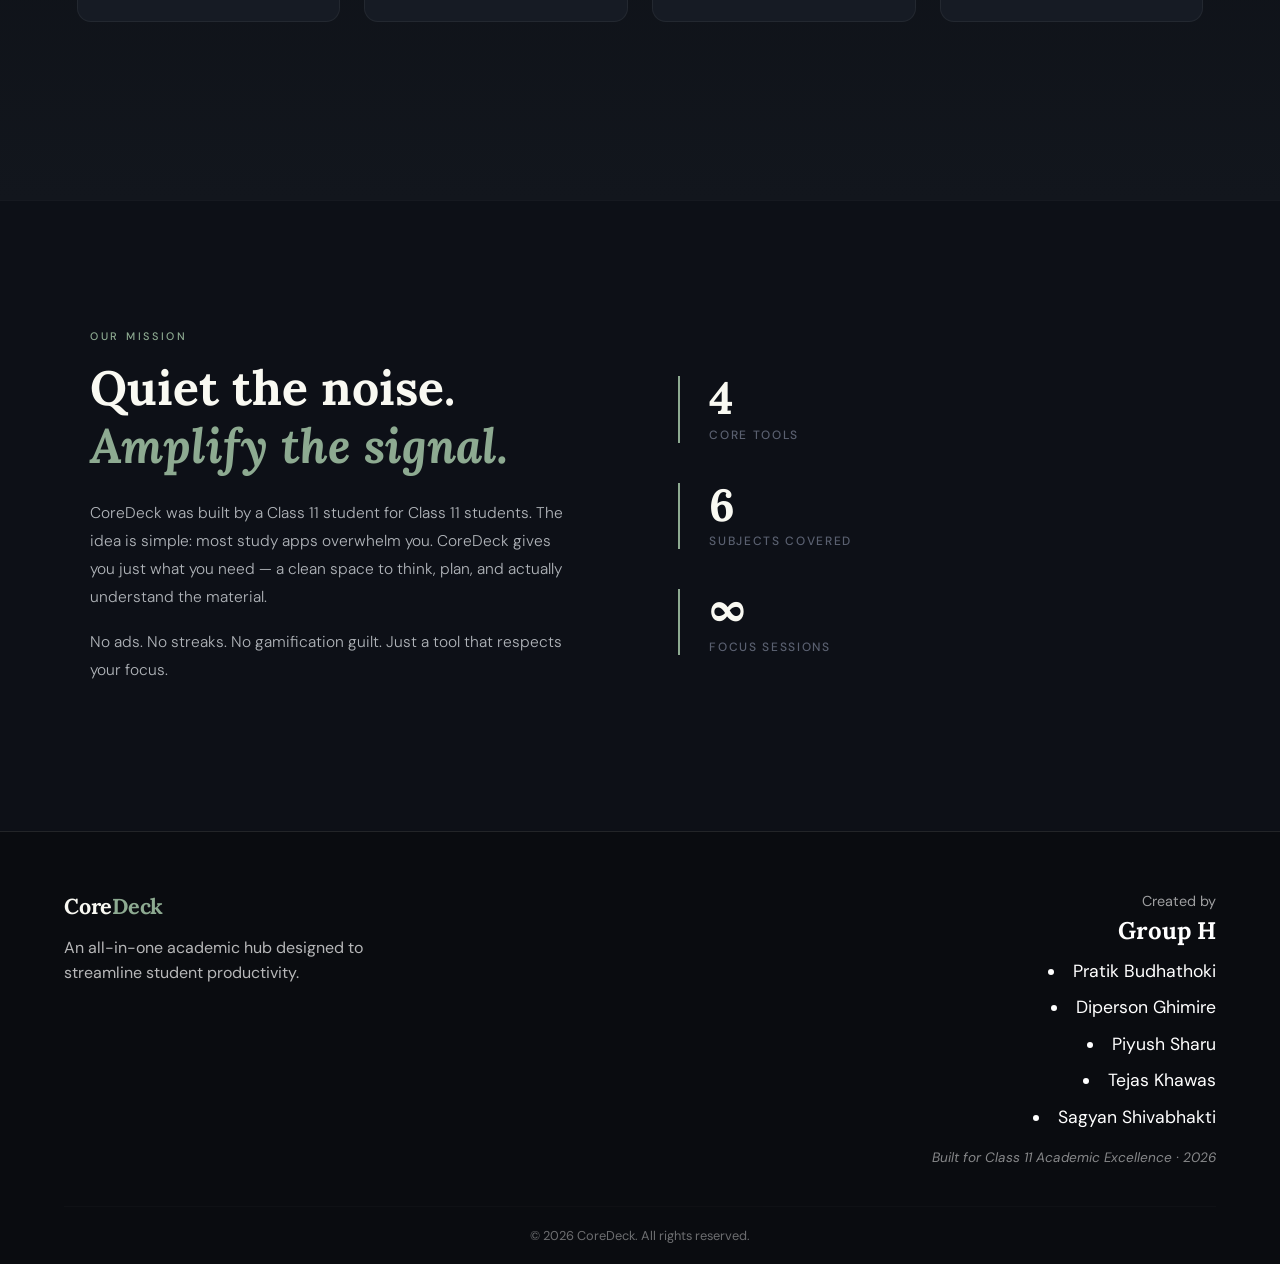
==== commit f773e7d3: "initial commit" ====
--- a/index.html
+++ b/index.html
@@ -243,10 +243,39 @@
   <!-- =============================================
        FOOTER
   ============================================= -->
-  <footer class="footer">
-    <span class="footer-logo">Core<span>Deck</span></span>
-    <span class="footer-copy">Built with ☕ for the +2 grind · 2025</span>
-  </footer>
-
+<footer class="main-footer">
+    <div class="footer-container">
+        <div class="footer-left">
+            <h2 class="nav-logo">Core<span>Deck</span></h2>
+            <p class="project-overview">
+                An all-in-one academic hub designed to <br> 
+                streamline student productivity.
+            </p>
+            <div class="social-links">
+                <a href="#"><i class="github-icon"></i></a> </div>
+        </div>
+
+        <div class="footer-right">
+            <div class="credits-box">
+                <p class="created-label">Created by</p>
+                <h3 class="group-name">Group H</h3>
+                <ul class="creator-list">
+                    <li>Pratik Budhathoki</li>
+                    <li>Diperson Ghimire</li>
+                    <li>Piyush Sharu</li>
+                    <li>Tejas Khawas</li>
+                    <li>Sagyan Shivabhakti</li>
+                </ul>
+                <p class="academic-tag">Built for Class 11 Academic Excellence · 2026</p>
+            </div>
+        </div>
+    </div>
+    <div class="footer-bottom">
+        <p>© 2026 CoreDeck. All rights reserved.</p>
+    </div>
+</footer>
+
+<script src="timer-persistence.js"></script>
+<script src="miniplayer.js"></script>
 </body>
 </html>
--- a/style.css
+++ b/style.css
@@ -1,67 +1,76 @@
 /* =================================================
    COREDECK — style.css
-   Late Night Study · Midnight Slate Theme
+   Shared base + Home page styles
    ================================================= */
 
 /* ─────────────────────────────────────────────────
-   CSS CUSTOM PROPERTIES (Design Tokens)
+   SHARED TOKENS — available to ALL pages
    ───────────────────────────────────────────────── */
 :root {
-  /* Background */
+  --font-serif: 'Lora', serif;
+  --font-sans:  'DM Sans', sans-serif;
+  --nav-h:      64px;
+  --nav-height: 64px;
+  --transition: 0.3s cubic-bezier(0.4, 0, 0.2, 1);
+  --transition-smooth: 0.3s cubic-bezier(0.4, 0, 0.2, 1);
+  --radius:     14px;
+
+  /* Shared accent — used by timer, videos, tutor */
+  --clr-accent:       #8fa67a;
+  --clr-accent-light: #adc49a;
+  --clr-accent-muted: #5a7a50;
+
+  /* Shared backgrounds */
+  --clr-bg-deep:      #080a0f;
+  --clr-bg-primary:   #0d0f15;
+  --clr-bg-card:      #13161e;
+  --clr-bg-card-hover:#1a1f28;
+  --clr-bg-sidebar:   #0f1117;
+
+  /* Shared text */
+  --clr-text-primary:   #f0f0ea;
+  --clr-text-secondary: #9a9fa8;
+  --clr-text-muted:     #4a5060;
+
+  /* Shared border */
+  --clr-border: rgba(255,255,255,0.07);
+
+  /* Home page specific (kept in :root for home page use) */
   --bg-deep:      #080a0f;
   --bg-mid:       #0d1017;
   --bg-surface:   #12161d;
   --bg-card:      #161b24;
   --bg-card-hover:#1c2330;
 
-  /* Text */
-  --text-primary:   #F9F9F2;   /* Soft Ivory */
+  --text-primary:   #F9F9F2;
   --text-secondary: #b0b4b9;
   --text-muted:     #5a6070;
 
-  /* Accent */
-  --accent:         #8DAA91;   /* Muted Sage Green */
+  --accent:         #8DAA91;
   --accent-dim:     #6a876e;
   --accent-glow:    rgba(141, 170, 145, 0.18);
 
-  /* Stars */
   --star-color:     #d8e4f0;
   --star-glow:      rgba(210, 228, 245, 0.55);
   --line-color:     rgba(141, 170, 145, 0.12);
-
-  /* Mountains */
-  --mtn-back:       #0c0f14;
-  --mtn-mid:        #090c11;
-  --mtn-front:      #06080c;
-
-  /* Layout */
-  --nav-h:          64px;
-  --radius:         14px;
-  --transition:     0.3s cubic-bezier(0.4, 0, 0.2, 1);
 }
 
 /* ─────────────────────────────────────────────────
    RESET + BASE
    ───────────────────────────────────────────────── */
-*, *::before, *::after { box-sizing: border-box; margin: 0; padding: 0; }
-
-/*
-  SMOOTH SCROLL LOGIC
-  ──────────────────────────────────────────────────────
-  Setting scroll-behavior: smooth on <html> makes ALL anchor
-  navigation (#features, #mission, etc.) animate smoothly in the
-  browser's native scroll engine — zero JavaScript required.
-  The hero section is exactly 100vh tall, so scrolling to #features
-  feels like a page-turn cinematic reveal rather than a sudden jump.
-  ──────────────────────────────────────────────────────
-*/
+*, *::before, *::after {
+  box-sizing: border-box;
+  margin: 0;
+  padding: 0;
+}
+
 html {
   scroll-behavior: smooth;
   font-size: 16px;
 }
 
 body {
-  font-family: 'DM Sans', sans-serif;
+  font-family: var(--font-sans);
   background-color: var(--bg-deep);
   color: var(--text-primary);
   -webkit-font-smoothing: antialiased;
@@ -73,7 +82,7 @@
 em { font-style: italic; color: var(--accent); }
 
 /* ─────────────────────────────────────────────────
-   NAVIGATION
+   SHARED NAVBAR — works on ALL pages
    ───────────────────────────────────────────────── */
 .navbar {
   position: fixed;
@@ -84,13 +93,14 @@
   justify-content: space-between;
   padding: 0 clamp(24px, 5vw, 72px);
   z-index: 100;
-  background: linear-gradient(to bottom, rgba(8,10,15,0.85) 0%, transparent 100%);
-  backdrop-filter: blur(8px);
-  -webkit-backdrop-filter: blur(8px);
+  background: rgba(8,10,15,0.92);
+  backdrop-filter: blur(12px);
+  -webkit-backdrop-filter: blur(12px);
+  border-bottom: 1px solid rgba(255,255,255,0.05);
 }
 
 .nav-logo {
-  font-family: 'Lora', serif;
+  font-family: var(--font-serif);
   font-size: 1.35rem;
   font-weight: 700;
   letter-spacing: -0.01em;
@@ -109,12 +119,84 @@
   text-transform: uppercase;
   color: var(--text-secondary);
   transition: color var(--transition);
+  padding-bottom: 2px;
 }
 .nav-links a:hover { color: var(--text-primary); }
+.nav-links a.active {
+  color: var(--accent);
+  border-bottom: 1.5px solid var(--accent);
+}
 
 /* ─────────────────────────────────────────────────
-   HERO SECTION
+   SHARED BUTTONS
    ───────────────────────────────────────────────── */
+.btn {
+  display: inline-block;
+  padding: 0.78rem 2rem;
+  font-family: var(--font-sans);
+  font-size: 0.82rem;
+  font-weight: 500;
+  letter-spacing: 0.1em;
+  text-transform: uppercase;
+  border-radius: 6px;
+  transition: all var(--transition);
+  cursor: pointer;
+  border: none;
+}
+
+.btn-primary {
+  background-color: var(--accent);
+  color: #06080c;
+}
+.btn-primary:hover {
+  background-color: #a3c0a7;
+  box-shadow: 0 0 22px var(--accent-glow);
+  transform: translateY(-1px);
+}
+
+.btn-ghost {
+  background: transparent;
+  color: var(--text-secondary);
+  border: 1px solid rgba(255,255,255,0.12);
+}
+.btn-ghost:hover {
+  border-color: var(--accent);
+  color: var(--accent);
+  transform: translateY(-1px);
+}
+
+/* ─────────────────────────────────────────────────
+   SHARED FOOTER
+   ───────────────────────────────────────────────── */
+.footer {
+  background: var(--bg-deep);
+  border-top: 1px solid rgba(255,255,255,0.05);
+  padding: 2.2rem clamp(24px, 6vw, 80px);
+  display: flex;
+  align-items: center;
+  justify-content: space-between;
+  flex-wrap: wrap;
+  gap: 1rem;
+}
+
+.footer-logo {
+  font-family: var(--font-serif);
+  font-size: 1.1rem;
+  font-weight: 700;
+  color: var(--text-primary);
+}
+.footer-logo span { color: var(--accent); }
+
+.footer-copy {
+  font-size: 0.78rem;
+  color: var(--text-muted);
+}
+
+/* ═══════════════════════════════════════════════
+   HOME PAGE ONLY STYLES
+   ═══════════════════════════════════════════════ */
+
+/* Hero — home only */
 .hero {
   position: relative;
   width: 100%;
@@ -124,36 +206,15 @@
   align-items: center;
   justify-content: center;
   overflow: hidden;
-
-  /* Midnight Slate gradient */
-  background: radial-gradient(ellipse at 50% 30%, #141a26 0%, #0a0d14 45%, var(--bg-deep) 100%);
-}
-
-/* ─────────────────────────────────────────────────
-   STAR CONSTELLATION
-   ──────────────────────────────────────────────────
-   Each .star is a 2–4px circle created with border-radius: 50%.
-
-   ANIMATION: 'pulse-glow'
-   ─────────────────────────────────────────────────
-   At 0%/100% (resting state):
-     - opacity is low (0.45) — star is barely visible
-     - box-shadow is a tight, dim halo
-   At 50% (peak state):
-     - opacity rises to 1 — star is fully bright
-     - box-shadow expands into a soft wider glow ring
-       using a stacked multi-shadow: one tight bright core
-       and one wide dim halo.
-
-   This mimics how real stars appear to pulse due to
-   atmospheric refraction — a slow, organic breathing.
-   Each star gets a different animation-delay so they
-   pulse out of phase, preventing a "Christmas lights"
-   synchronized flash effect.
-   ─────────────────────────────────────────────────
-*/
-
-/* The star constellation keyframe */
+  background: radial-gradient(
+    ellipse at 50% 30%,
+    #141a26 0%,
+    #0a0d14 45%,
+    var(--bg-deep) 100%
+  );
+}
+
+/* Star animations */
 @keyframes pulse-glow {
   0%, 100% {
     opacity: 0.40;
@@ -181,17 +242,14 @@
   position: absolute;
   border-radius: 50%;
   background-color: var(--star-color);
-  /* Apply the pulse-glow animation — each star varies via nth-child delays below */
   animation: pulse-glow 4s ease-in-out infinite;
 }
 
-/* Star sizes — three tiers of visual weight */
 .s1,  .s4,  .s9,  .s14, .s18 { width: 3px; height: 3px; }
 .s2,  .s6,  .s11, .s15, .s20 { width: 2px; height: 2px; }
 .s3,  .s5,  .s7,  .s8,  .s10,
 .s12, .s13, .s16, .s17, .s19 { width: 2px; height: 2px; opacity: 0.7; }
 
-/* Staggered delays — each star breathes at its own rhythm */
 .s1  { animation-delay: 0s;    animation-duration: 4.2s; }
 .s2  { animation-delay: 0.6s;  animation-duration: 5.1s; }
 .s3  { animation-delay: 1.1s;  animation-duration: 3.8s; }
@@ -213,7 +271,6 @@
 .s19 { animation-delay: 0.5s;  animation-duration: 5.8s; }
 .s20 { animation-delay: 2.9s;  animation-duration: 3.6s; }
 
-/* Constellation connector lines */
 .constellation-lines {
   position: absolute;
   inset: 0;
@@ -225,20 +282,18 @@
   stroke-width: 0.6;
 }
 
-/* ─────────────────────────────────────────────────
-   HERO CONTENT
-   ───────────────────────────────────────────────── */
+/* Hero content */
+@keyframes hero-enter {
+  from { opacity: 0; transform: translateY(28px); }
+  to   { opacity: 1; transform: translateY(0); }
+}
+
 .hero-content {
   position: relative;
   z-index: 2;
   text-align: center;
   padding: 0 24px;
   animation: hero-enter 1.2s cubic-bezier(0.22, 1, 0.36, 1) both;
-}
-
-@keyframes hero-enter {
-  from { opacity: 0; transform: translateY(28px); }
-  to   { opacity: 1; transform: translateY(0); }
 }
 
 .hero-eyebrow {
@@ -252,7 +307,7 @@
 }
 
 .hero-title {
-  font-family: 'Lora', serif;
+  font-family: var(--font-serif);
   font-size: clamp(3.8rem, 10vw, 8rem);
   font-weight: 700;
   line-height: 1.0;
@@ -260,9 +315,7 @@
   color: var(--text-primary);
   margin-bottom: 1.2rem;
 }
-.hero-title span {
-  color: var(--accent);
-}
+.hero-title span { color: var(--accent); }
 
 .hero-tagline {
   font-size: clamp(1rem, 2.2vw, 1.2rem);
@@ -281,46 +334,7 @@
   flex-wrap: wrap;
 }
 
-/* ─────────────────────────────────────────────────
-   BUTTONS
-   ───────────────────────────────────────────────── */
-.btn {
-  display: inline-block;
-  padding: 0.78rem 2rem;
-  font-family: 'DM Sans', sans-serif;
-  font-size: 0.82rem;
-  font-weight: 500;
-  letter-spacing: 0.1em;
-  text-transform: uppercase;
-  border-radius: 6px;
-  transition: all var(--transition);
-  cursor: pointer;
-}
-
-.btn-primary {
-  background-color: var(--accent);
-  color: #06080c;
-}
-.btn-primary:hover {
-  background-color: #a3c0a7;
-  box-shadow: 0 0 22px var(--accent-glow);
-  transform: translateY(-1px);
-}
-
-.btn-ghost {
-  background: transparent;
-  color: var(--text-secondary);
-  border: 1px solid rgba(255,255,255,0.12);
-}
-.btn-ghost:hover {
-  border-color: var(--accent);
-  color: var(--accent);
-  transform: translateY(-1px);
-}
-
-/* ─────────────────────────────────────────────────
-   SCROLL HINT
-   ───────────────────────────────────────────────── */
+/* Scroll hint */
 .scroll-hint {
   position: absolute;
   bottom: 100px;
@@ -338,7 +352,6 @@
   letter-spacing: 0.22em;
   color: var(--text-muted);
 }
-/* Arrow made purely from CSS borders */
 .scroll-arrow {
   width: 14px;
   height: 14px;
@@ -347,43 +360,40 @@
   transform: rotate(45deg);
 }
 @keyframes fade-bob {
-  0%, 100% { opacity: 0.4; transform: translateX(-50%) translateY(0); }
-  50%       { opacity: 0.9; transform: translateX(-50%) translateY(5px); }
-}
-
-/* ─────────────────────────────────────────────────
-   MOUNTAIN SILHOUETTE
-   ──────────────────────────────────────────────────
-   Three SVG layers stacked at the base of the hero.
-   Each has a different shade of very dark blue-black
-   and a slightly different height, producing a sense
-   of atmospheric distance (the back range is lighter).
-   ───────────────────────────────────────────────── */
+  0%, 100% {
+    opacity: 0.4;
+    transform: translateX(-50%) translateY(0);
+  }
+  50% {
+    opacity: 0.9;
+    transform: translateX(-50%) translateY(5px);
+  }
+}
+
+/* Mountains */
 .mountains {
   position: absolute;
-  bottom: 0;
-  left: 0;
-  right: 0;
+  bottom: 0; left: 0; right: 0;
   height: 220px;
   z-index: 2;
   pointer-events: none;
 }
 .mountain-layer {
   position: absolute;
-  bottom: 0;
-  left: 0;
-  width: 100%;
-  height: 100%;
+  bottom: 0; left: 0;
+  width: 100%; height: 100%;
 }
 .mountain-back  { fill: #0d1118; }
 .mountain-mid   { fill: #090c11; }
 .mountain-front { fill: var(--bg-deep); }
 
-/* ─────────────────────────────────────────────────
-   FEATURES SECTION
-   ───────────────────────────────────────────────── */
+/* Features section */
 .features {
-  background: linear-gradient(to bottom, var(--bg-deep) 0%, var(--bg-surface) 100%);
+  background: linear-gradient(
+    to bottom,
+    var(--bg-deep) 0%,
+    var(--bg-surface) 100%
+  );
   padding: clamp(80px, 10vw, 140px) clamp(24px, 6vw, 80px);
   min-height: 100vh;
 }
@@ -403,7 +413,7 @@
   margin-bottom: 1rem;
 }
 .section-title {
-  font-family: 'Lora', serif;
+  font-family: var(--font-serif);
   font-size: clamp(2rem, 4.5vw, 3rem);
   font-weight: 700;
   line-height: 1.2;
@@ -417,28 +427,14 @@
   line-height: 1.7;
 }
 
-/* ─────────────────────────────────────────────────
-   CARD LINK WRAPPER
-   ──────────────────────────────────────────────────
-   The <a class="card-link"> wraps the entire <article>.
-   display: block  → makes the link fill the full card
-                     area, so clicking anywhere on the
-                     card (not just the text) navigates.
-   text-decoration + color inherit → suppress browser
-                     defaults that would add underlines
-                     or turn text blue inside the link.
-   cursor: pointer → shows the hand cursor on hover so
-                     users know the card is clickable.
-   ───────────────────────────────────────────────── */
+/* Card link */
 .card-link {
   display: block;
   text-decoration: none;
   color: inherit;
   cursor: pointer;
-  border-radius: var(--radius); /* match card so focus ring looks right */
-}
-
-/* Forward focus styles from the link down to the card */
+  border-radius: var(--radius);
+}
 .card-link:focus-visible .feature-card {
   outline: 2px solid var(--accent);
   outline-offset: 2px;
@@ -460,15 +456,22 @@
   padding: 2.2rem 2rem;
   position: relative;
   overflow: hidden;
-  transition: background var(--transition), border-color var(--transition), transform var(--transition);
+  transition:
+    background var(--transition),
+    border-color var(--transition),
+    transform var(--transition);
 }
 .feature-card::before {
-  /* Subtle top-edge glow line */
   content: '';
   position: absolute;
   top: 0; left: 10%; right: 10%;
   height: 1px;
-  background: linear-gradient(to right, transparent, var(--accent-dim), transparent);
+  background: linear-gradient(
+    to right,
+    transparent,
+    var(--accent-dim),
+    transparent
+  );
   opacity: 0;
   transition: opacity var(--transition);
 }
@@ -478,8 +481,6 @@
   transform: translateY(-4px);
 }
 .feature-card:hover::before { opacity: 1; }
-
-/* Data index (card number) */
 .feature-card::after {
   content: attr(data-index);
   position: absolute;
@@ -491,15 +492,14 @@
 }
 
 .card-icon {
-  width: 44px;
-  height: 44px;
+  width: 44px; height: 44px;
   color: var(--accent);
   margin-bottom: 1.4rem;
 }
 .card-icon svg { width: 100%; height: 100%; }
 
 .card-title {
-  font-family: 'Lora', serif;
+  font-family: var(--font-serif);
   font-size: 1.2rem;
   font-weight: 600;
   color: var(--text-primary);
@@ -526,9 +526,7 @@
   padding: 0.25rem 0.65rem;
 }
 
-/* ─────────────────────────────────────────────────
-   MISSION SECTION
-   ───────────────────────────────────────────────── */
+/* Mission section */
 .mission {
   background: var(--bg-mid);
   padding: clamp(80px, 10vw, 140px) clamp(24px, 6vw, 80px);
@@ -570,7 +568,7 @@
 }
 
 .stat-num {
-  font-family: 'Lora', serif;
+  font-family: var(--font-serif);
   font-size: 2.8rem;
   font-weight: 700;
   color: var(--text-primary);
@@ -585,44 +583,11 @@
 }
 
 /* ─────────────────────────────────────────────────
-   FOOTER
-   ───────────────────────────────────────────────── */
-.footer {
-  background: var(--bg-deep);
-  border-top: 1px solid rgba(255,255,255,0.05);
-  padding: 2.2rem clamp(24px, 6vw, 80px);
-  display: flex;
-  align-items: center;
-  justify-content: space-between;
-  flex-wrap: wrap;
-  gap: 1rem;
-}
-
-.footer-logo {
-  font-family: 'Lora', serif;
-  font-size: 1.1rem;
-  font-weight: 700;
-  color: var(--text-primary);
-}
-.footer-logo span { color: var(--accent); }
-
-.footer-copy {
-  font-size: 0.78rem;
-  color: var(--text-muted);
-}
-
-/* ─────────────────────────────────────────────────
    RESPONSIVE
    ───────────────────────────────────────────────── */
 @media (max-width: 780px) {
-  .mission-inner {
-    grid-template-columns: 1fr;
-  }
-  .mission-stats {
-    flex-direction: row;
-    gap: 2rem;
-    flex-wrap: wrap;
-  }
+  .mission-inner { grid-template-columns: 1fr; }
+  .mission-stats { flex-direction: row; gap: 2rem; flex-wrap: wrap; }
   .nav-links { gap: 1.4rem; }
 }
 
@@ -630,4 +595,164 @@
   .hero-title { font-size: 3.2rem; }
   .hero-cta-group { flex-direction: column; align-items: center; }
   .nav-links { display: none; }
-}
+
+  
+}
+/* Footer Base */
+.main-footer {
+    background-color: #0a0c10; /* Match your theme */
+    padding: 60px 5% 20px 5%;
+    border-top: 1px solid rgba(255, 255, 255, 0.1);
+    font-family: 'DM Sans', sans-serif;
+    color: #ffffff;
+}
+
+/* Push items to the far left and far right */
+.footer-container {
+    display: flex;
+    justify-content: space-between; /* This creates the left/right split */
+    align-items: flex-start;
+    max-width: 100%; /* Ensures it hits the edges of your padding */
+    margin: 0 auto;
+}
+
+/* Left Section Styling */
+.footer-left .project-overview {
+    opacity: 0.7;
+    font-size: 1rem;
+    line-height: 1.6;
+    margin-top: 15px;
+}
+
+/* Right Section Styling */
+.footer-right {
+    text-align: right; /* Aligns the "Created By" and bullets to the right */
+}
+
+.created-label {
+    font-size: 0.9rem;
+    opacity: 0.6;
+    margin-bottom: 5px;
+}
+
+.group-name {
+    font-family: 'Lora', serif;
+    font-size: 1.5rem;
+    margin-bottom: 10px;
+}
+
+/* Bullets Styling */
+.creator-list {
+    list-style-type: disc; /* Force bullets */
+    list-style-position: inside; /* Keeps bullets aligned with right-text */
+    padding: 0;
+    margin: 0 0 15px 0;
+    font-size: 1.1rem; /* Bigger font as requested */
+    line-height: 1.8;
+}
+
+.creator-list li {
+    margin-bottom: 5px;
+}
+
+.academic-tag {
+    font-size: 0.85rem;
+    opacity: 0.5;
+    font-style: italic;
+}
+
+.footer-bottom {
+    text-align: center;
+    margin-top: 40px;
+    padding-top: 20px;
+    border-top: 1px solid rgba(255, 255, 255, 0.05);
+    font-size: 0.8rem;
+    opacity: 0.4;
+}
+/* =================================================
+   COREDECK — miniplayer.css
+   ================================================= */
+
+#miniplayer {
+  position: fixed;
+  bottom: 24px;
+  right: 24px;
+  width: 240px;
+  background: rgba(19, 22, 30, 0.85);
+  backdrop-filter: blur(12px);
+  -webkit-backdrop-filter: blur(12px);
+  border: 1px solid rgba(255, 255, 255, 0.08);
+  border-radius: 14px;
+  padding: 12px 16px;
+  z-index: 9999;
+  box-shadow: 0 10px 30px rgba(0, 0, 0, 0.5);
+  transition: transform 0.3s ease, opacity 0.3s ease;
+  overflow: hidden;
+}
+
+.miniplayer-hidden {
+  transform: translateY(100px);
+  opacity: 0;
+  pointer-events: none;
+}
+
+.miniplayer-visible {
+  transform: translateY(0);
+  opacity: 1;
+}
+
+.miniplayer-content {
+  display: flex;
+  justify-content: space-between;
+  align-items: center;
+  position: relative;
+  z-index: 2;
+}
+
+.miniplayer-info {
+  display: flex;
+  flex-direction: column;
+  gap: 2px;
+}
+
+.miniplayer-title {
+  font-family: 'DM Sans', sans-serif;
+  font-size: 0.75rem;
+  font-weight: 500;
+  color: #f0f0ea;
+}
+
+.miniplayer-sound {
+  font-size: 0.6rem;
+  color: #8daa91; /* Sage Green */
+  text-transform: uppercase;
+  letter-spacing: 0.05em;
+}
+
+.miniplayer-timer {
+  font-family: 'Lora', serif;
+  font-size: 1.1rem;
+  font-weight: 700;
+  color: #f0f0ea;
+}
+
+.miniplayer-progress-bar {
+  position: absolute;
+  bottom: 0;
+  left: 0;
+  height: 3px;
+  background: #8daa91;
+  width: 100%;
+  transition: width 1s linear;
+  opacity: 0.6;
+}
+
+/* Mobile adjustment */
+@media (max-width: 480px) {
+  #miniplayer {
+    bottom: 15px;
+    right: 15px;
+    left: 15px;
+    width: auto;
+  }
+}
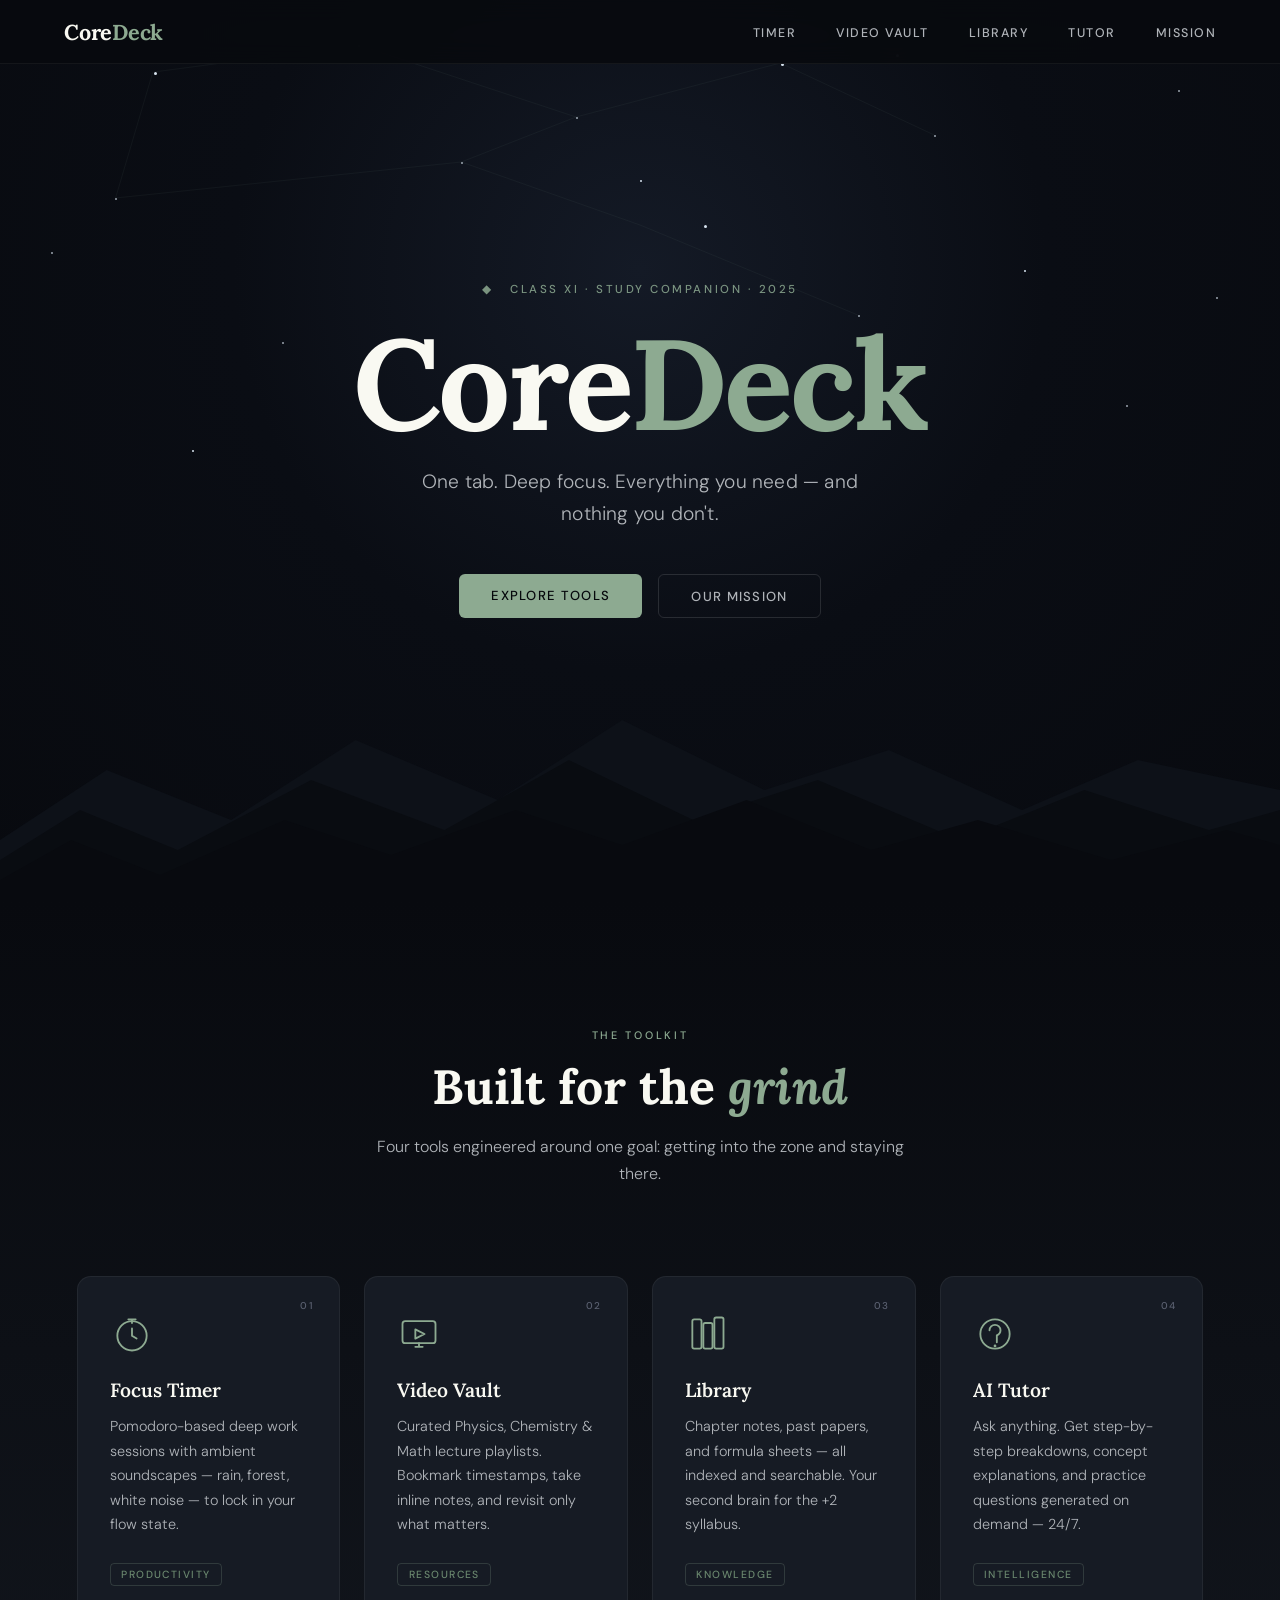
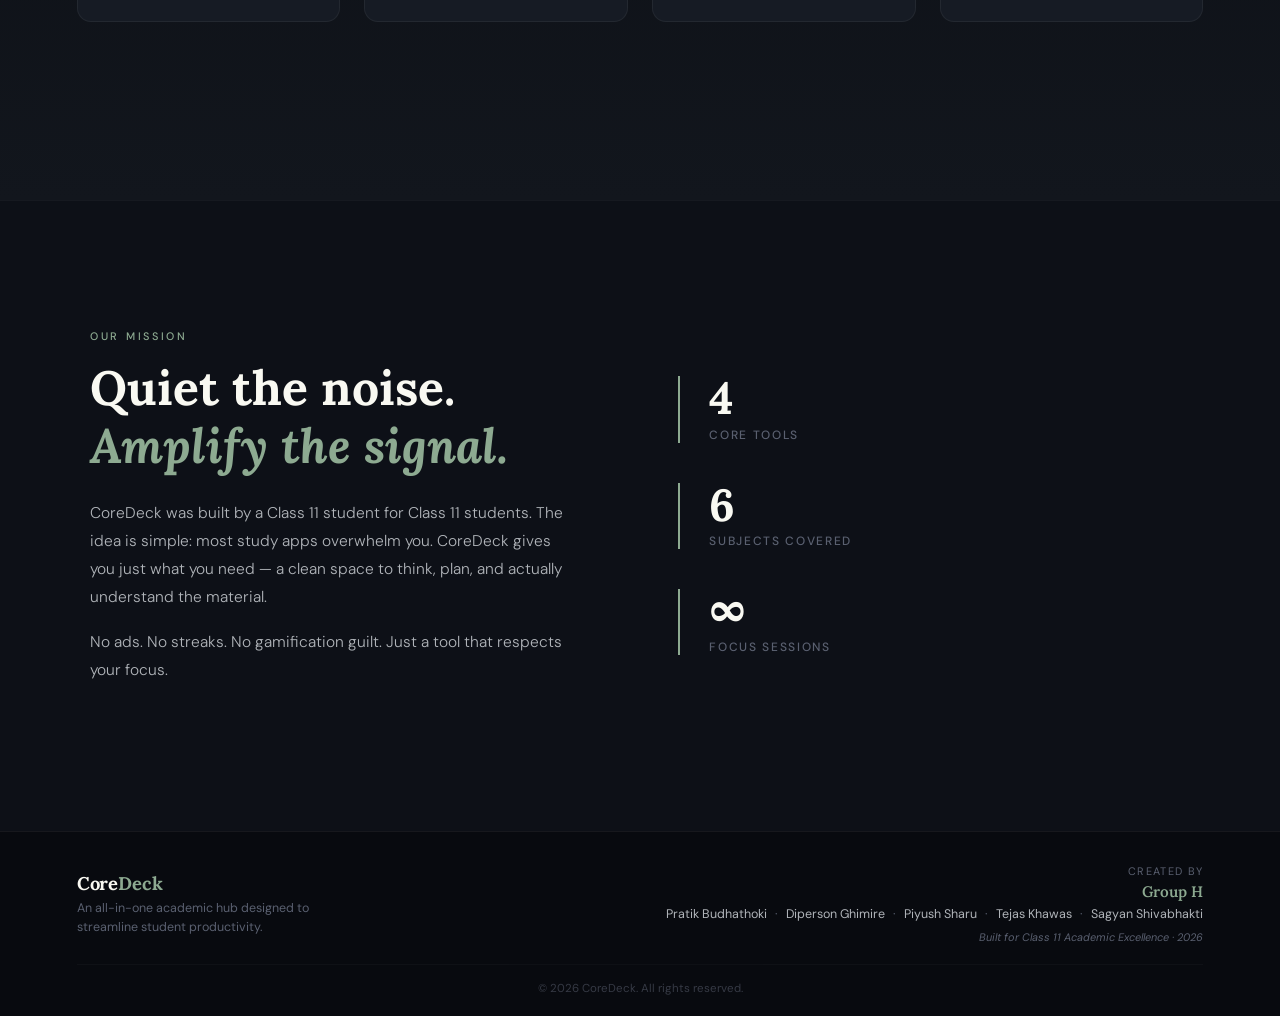
==== commit 058a8a17: "Initial commit" ====
--- a/index.html
+++ b/index.html
@@ -278,4 +278,4 @@
 <script src="timer-persistence.js"></script>
 <script src="miniplayer.js"></script>
 </body>
-</html>
+</html>
--- a/style.css
+++ b/style.css
@@ -598,76 +598,119 @@
 
   
 }
-/* Footer Base */
+/* ─────────────────────────────────────────────────
+   MAIN FOOTER — compact & refined
+   ───────────────────────────────────────────────── */
 .main-footer {
-    background-color: #0a0c10; /* Match your theme */
-    padding: 60px 5% 20px 5%;
-    border-top: 1px solid rgba(255, 255, 255, 0.1);
-    font-family: 'DM Sans', sans-serif;
-    color: #ffffff;
-}
-
-/* Push items to the far left and far right */
+  background-color: #080a0f;
+  border-top: 1px solid rgba(255,255,255,0.06);
+  padding: 2rem clamp(24px, 6vw, 80px) 1.25rem;
+  font-family: var(--font-sans);
+  color: var(--text-primary);
+}
+
 .footer-container {
-    display: flex;
-    justify-content: space-between; /* This creates the left/right split */
-    align-items: flex-start;
-    max-width: 100%; /* Ensures it hits the edges of your padding */
-    margin: 0 auto;
-}
-
-/* Left Section Styling */
+  display: flex;
+  align-items: center;
+  justify-content: space-between;
+  gap: 2rem;
+  flex-wrap: wrap;
+}
+
+/* Left: logo + tagline */
+.footer-left {
+  display: flex;
+  flex-direction: column;
+  gap: 0.3rem;
+}
+
+.footer-left .nav-logo {
+  font-size: 1.15rem;
+}
+
 .footer-left .project-overview {
-    opacity: 0.7;
-    font-size: 1rem;
-    line-height: 1.6;
-    margin-top: 15px;
-}
-
-/* Right Section Styling */
+  font-size: 0.78rem;
+  color: var(--text-muted);
+  line-height: 1.5;
+  margin: 0;
+  max-width: 260px;
+}
+
+/* Right: credits */
 .footer-right {
-    text-align: right; /* Aligns the "Created By" and bullets to the right */
+  text-align: right;
+}
+
+.credits-box {
+  display: flex;
+  flex-direction: column;
+  align-items: flex-end;
+  gap: 0.25rem;
 }
 
 .created-label {
-    font-size: 0.9rem;
-    opacity: 0.6;
-    margin-bottom: 5px;
+  font-size: 0.68rem;
+  letter-spacing: 0.12em;
+  text-transform: uppercase;
+  color: var(--text-muted);
 }
 
 .group-name {
-    font-family: 'Lora', serif;
-    font-size: 1.5rem;
-    margin-bottom: 10px;
-}
-
-/* Bullets Styling */
+  font-family: var(--font-serif);
+  font-size: 0.95rem;
+  font-weight: 600;
+  color: var(--accent);
+  margin: 0;
+}
+
+/* Names as a single inline comma-separated line */
 .creator-list {
-    list-style-type: disc; /* Force bullets */
-    list-style-position: inside; /* Keeps bullets aligned with right-text */
-    padding: 0;
-    margin: 0 0 15px 0;
-    font-size: 1.1rem; /* Bigger font as requested */
-    line-height: 1.8;
+  list-style: none;
+  display: flex;
+  flex-wrap: wrap;
+  justify-content: flex-end;
+  gap: 0 0.5rem;
+  padding: 0;
+  margin: 0;
 }
 
 .creator-list li {
-    margin-bottom: 5px;
+  font-size: 0.78rem;
+  color: var(--text-secondary);
+  line-height: 1.6;
+}
+
+.creator-list li:not(:last-child)::after {
+  content: '·';
+  margin-left: 0.5rem;
+  color: var(--text-muted);
 }
 
 .academic-tag {
-    font-size: 0.85rem;
-    opacity: 0.5;
-    font-style: italic;
-}
-
+  font-size: 0.68rem;
+  color: var(--text-muted);
+  font-style: italic;
+  margin-top: 0.1rem;
+}
+
+/* Bottom bar */
 .footer-bottom {
-    text-align: center;
-    margin-top: 40px;
-    padding-top: 20px;
-    border-top: 1px solid rgba(255, 255, 255, 0.05);
-    font-size: 0.8rem;
-    opacity: 0.4;
+  margin-top: 1.25rem;
+  padding-top: 1rem;
+  border-top: 1px solid rgba(255,255,255,0.05);
+  text-align: center;
+  font-size: 0.72rem;
+  color: var(--text-muted);
+  opacity: 0.55;
+}
+
+/* Hide empty social links div */
+.social-links { display: none; }
+
+@media (max-width: 600px) {
+  .footer-container { flex-direction: column; align-items: flex-start; }
+  .footer-right, .credits-box { align-items: flex-start; text-align: left; }
+  .creator-list { justify-content: flex-start; }
 }
 /* =================================================
    COREDECK — miniplayer.css
